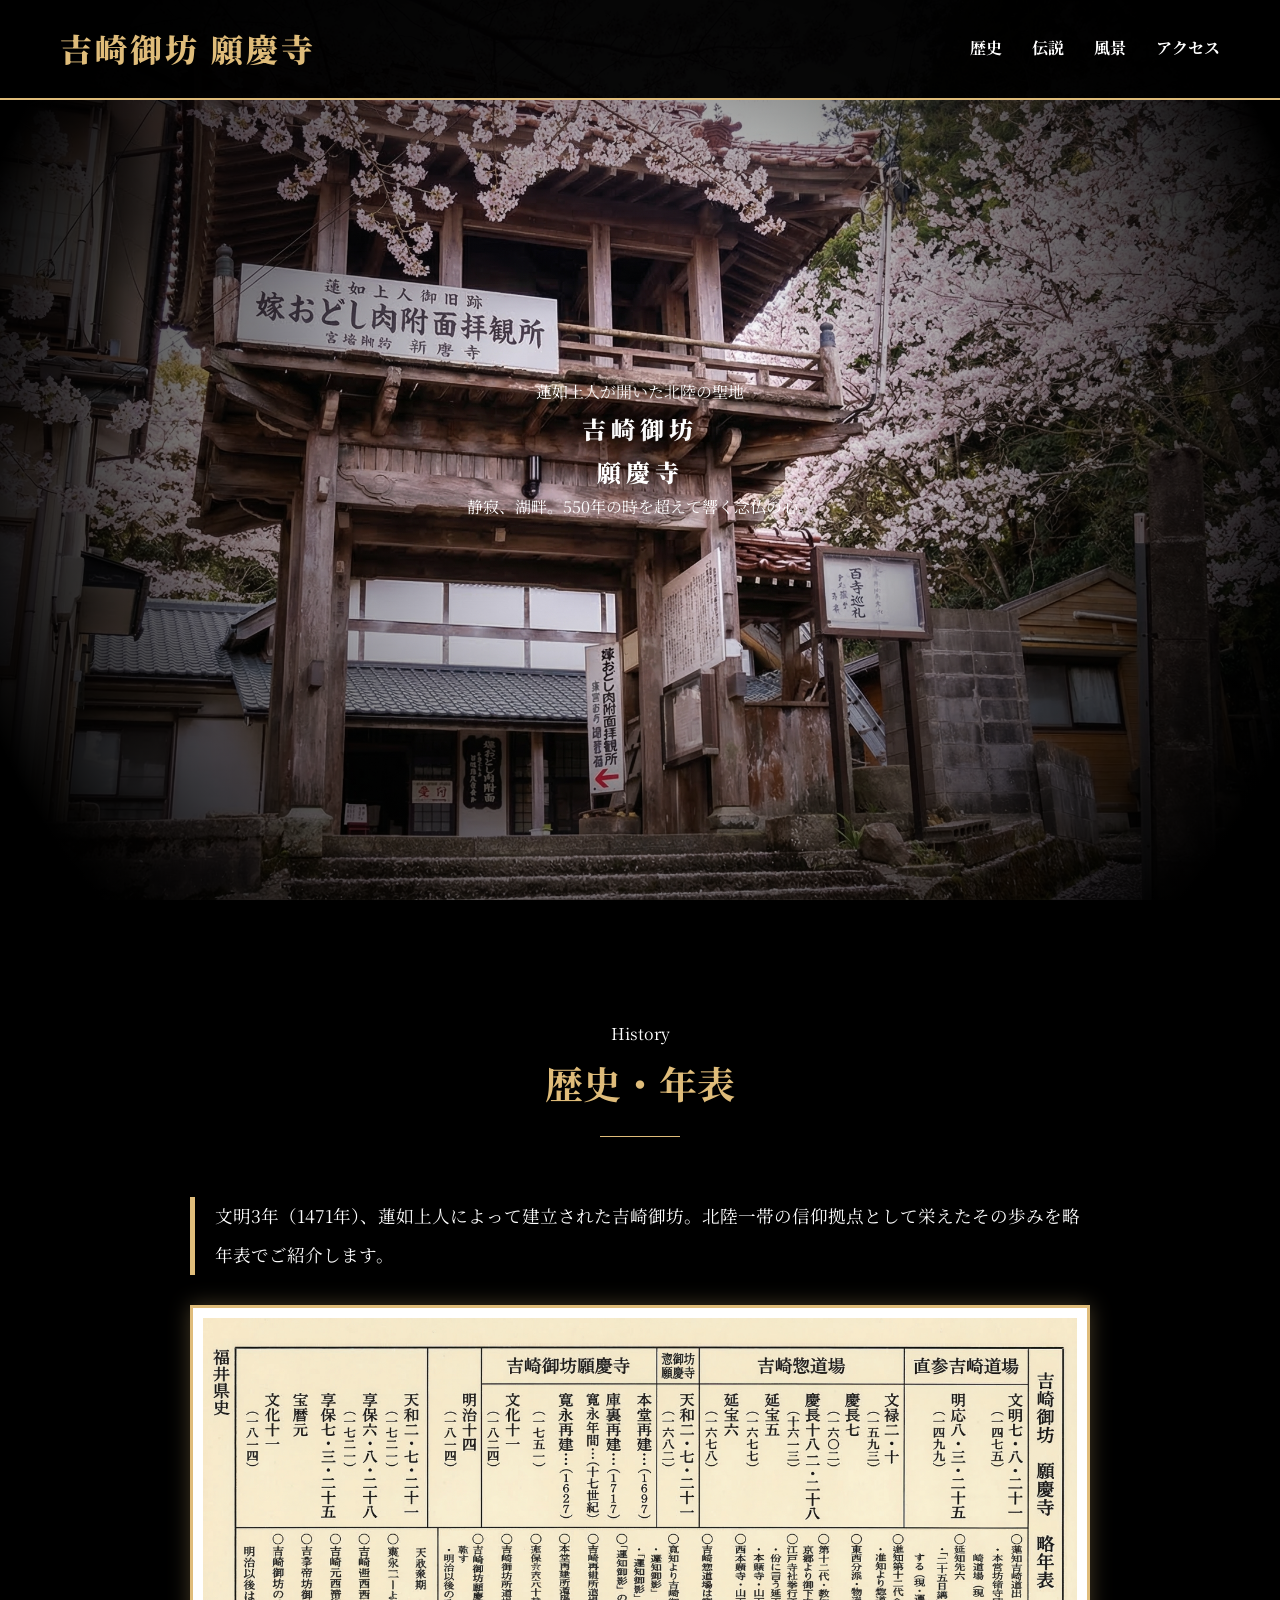
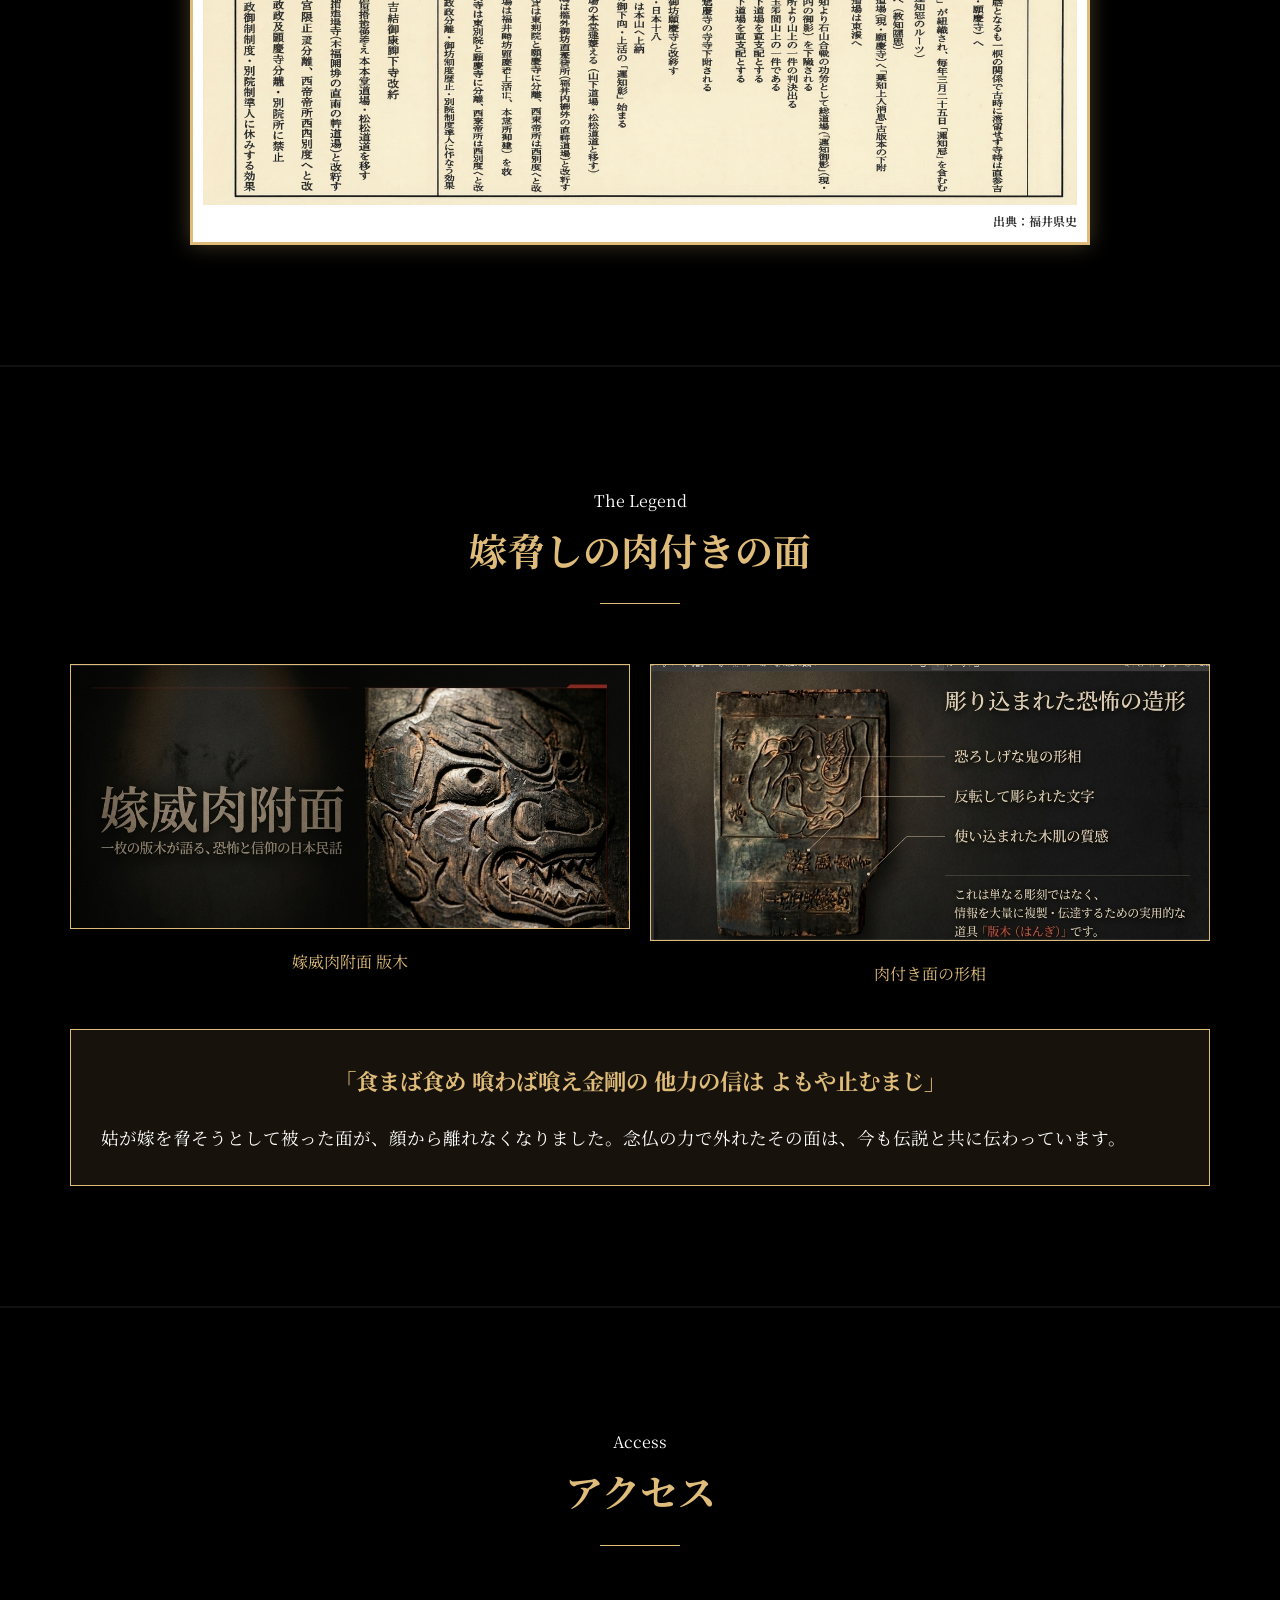
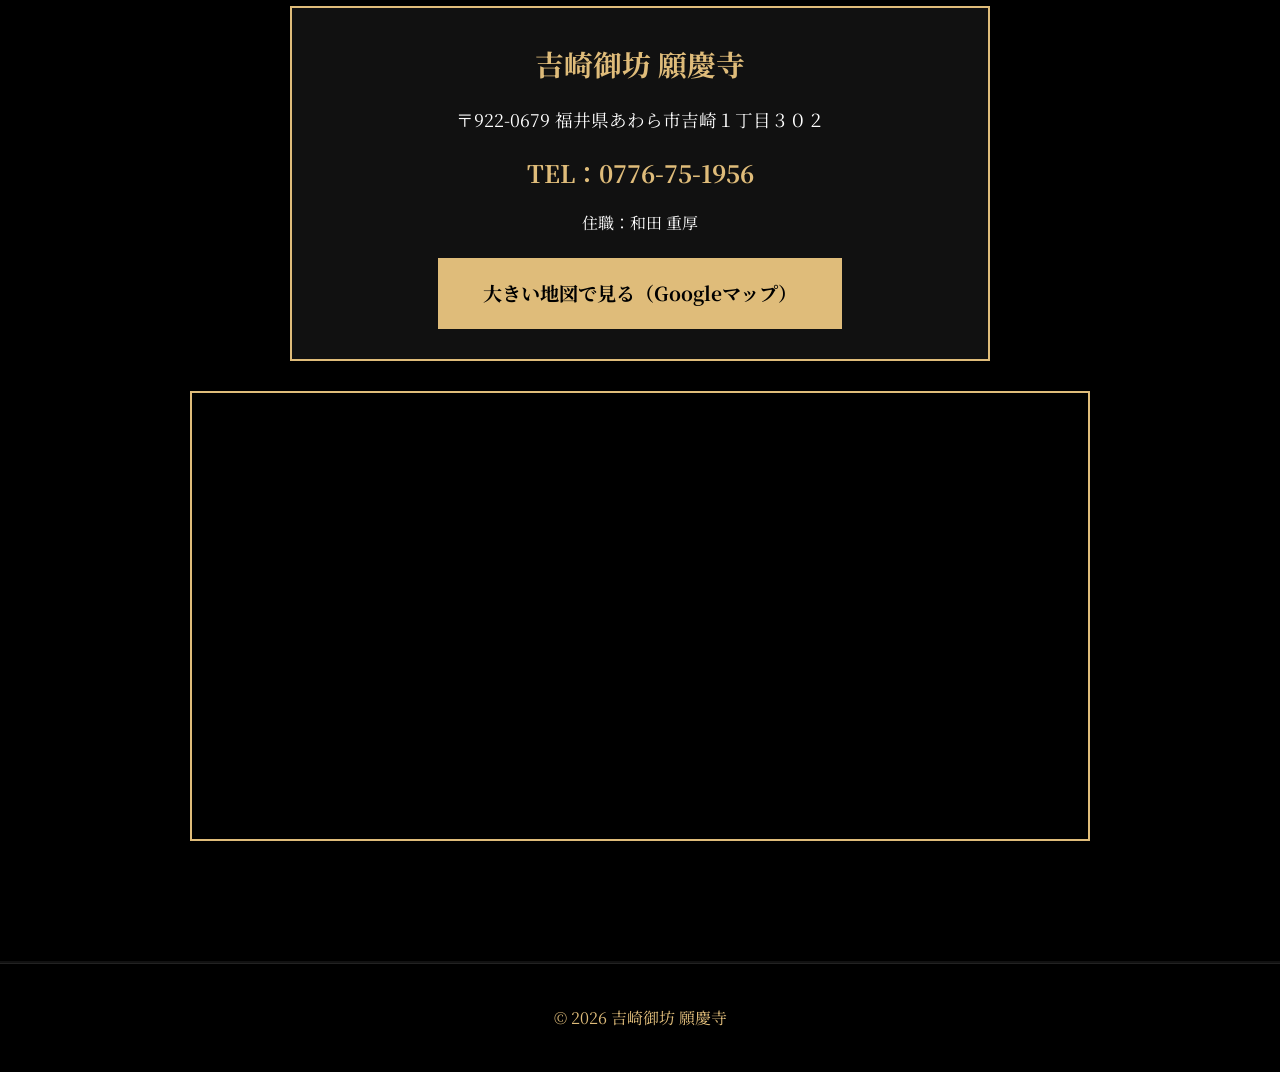
==== index.html @ 3a11aa21 "Update index.html" ====
<!DOCTYPE html>
<html lang="ja">
<head>
    <meta charset="UTF-8">
    <meta name="viewport" content="width=device-width, initial-scale=1.0">
    <title>吉崎御坊 願慶寺 - 蓮如上人ゆかりの地</title>
    <link rel="stylesheet" href="style.css?v=120">
    <link rel="preconnect" href="https://fonts.googleapis.com">
    <link rel="preconnect" href="https://fonts.gstatic.com" crossorigin>
    <link href="https://fonts.googleapis.com/css2?family=Noto+Serif+JP:wght@700;900&display=swap" rel="stylesheet">
</head>
<body>
    <header>
        <div class="header-inner">
            <h1 class="logo">吉崎御坊 願慶寺</h1>
            <nav>
                <ul>
                    <li><a href="#history">歴史</a></li>
                    <li><a href="#legend">伝説</a></li>
                    <li><a href="#scenery">風景</a></li>
                    <li><a href="#access">アクセス</a></li>
                </ul>
            </nav>
        </div>
    </header>

    <main>
        <!-- ヒーロー：15秒サイクル -->
        <section id="hero" class="hero">
            <div id="sakura-container"></div>
            <div class="hero-overlay"></div>
            <div class="hero-content">
                <span class="sub-title">蓮如上人が開いた北陸の聖地</span>
                <h2 id="hero-title">吉崎御坊<br class="sp-only">願慶寺</h2>
                <p id="hero-desc">静寂、湖畔。550年の時を超えて響く念仏の心。</p>
            </div>
        </section>

        <!-- 歴史セクション（年表画像） -->
        <section id="history" class="section">
            <div class="container" style="text-align: center;">
                <div class="section-title">
                    <span class="en">History</span>
                    <h3>歴史・年表</h3>
                </div>
                <div class="history-main" style="max-width: 900px; margin: 0 auto; text-align: left;">
                    <div class="text-block" style="border-left: 5px solid #dfbc7a; padding-left: 20px; color: #fff; margin-bottom: 30px;">
                        <p style="font-size: 1.1em; line-height: 2.2;">文明3年（1471年）、蓮如上人によって建立された吉崎御坊。北陸一帯の信仰拠点として栄えたその歩みを略年表でご紹介します。</p>
                    </div>
                    <div class="nenpyo-container" style="background:#fff; padding:10px; border:3px solid #dfbc7a; box-shadow:0 0 20px rgba(223,188,122,0.3);">
                        <img src="nenpyo.jpg" alt="吉崎御坊 願慶寺 略年表" style="width:100%; height:auto; display:block;">
                        <p style="text-align:right; font-size:12px; color:#333; margin-top:5px; font-weight:bold;">出典：福井県史</p>
                    </div>
                </div>
            </div>
        </section>

        <!-- 伝説セクション -->
        <section id="legend" class="section dark">
            <div class="container">
                <div class="section-title">
                    <span class="en">The Legend</span>
                    <h3>嫁脅しの肉付きの面</h3>
                </div>
                <div class="legend-container">
                    <div class="legend-visuals" style="display: grid; grid-template-columns: repeat(auto-fit, minmax(280px, 1fr)); gap: 20px; margin-bottom: 30px;">
                        <div class="visual-card"><img src="legend_visual_2.jpg" alt="版木" style="width:100%; border:1px solid #dfbc7a;"><div class="visual-label" style="color:#dfbc7a; text-align:center; padding:10px;">嫁威肉附面 版木</div></div>
                        <div class="visual-card"><img src="legend_visual_1.jpg" alt="詳細" style="width:100%; border:1px solid #dfbc7a;"><div class="visual-label" style="color:#dfbc7a; text-align:center; padding:10px;">肉付き面の形相</div></div>
                    </div>
                    <div class="legend-story-text" style="background: rgba(223,188,122,0.1); padding: 30px; border: 1px solid #dfbc7a; color: #fff;">
                        <h4 class="verse" style="color:#dfbc7a; font-size:1.4em; text-align:center; margin-bottom:20px;">「食まば食め 喰わば喰え金剛の 他力の信は よもや止むまじ」</h4>
                        <p style="line-height: 2; font-size: 1.1em;">姑が嫁を脅そうとして被った面が、顔から離れなくなりました。念仏の力で外れたその面は、今も伝説と共に伝わっています。</p>
                    </div>
                </div>
            </div>
        </section>

        <!-- アクセス：地図を正確でわかりやすいGoogleマップに固定 -->
        <section id="access" class="section">
            <div class="container" style="text-align: center;">
                <div class="section-title">
                    <span class="en">Access</span>
                    <h3>アクセス</h3>
                </div>
                
                <div class="access-flex" style="display: flex; flex-direction: column; gap: 30px; align-items: center;">
                    <!-- 情報ボックス -->
                    <div style="background:#111; padding:30px; border:2px solid #dfbc7a; color: #fff; width: 100%; max-width:700px; text-align: center;">
                        <h4 style="color:#dfbc7a; font-size:1.8em; margin-bottom:15px;">吉崎御坊 願慶寺</h4>
                        <p style="font-size: 1.1em;">〒922-0679 福井県あわら市吉崎１丁目３０２</p>
                        <p style="font-size: 1.5em; font-weight:bold; color: #dfbc7a; margin: 15px 0;">TEL：0776-75-1956</p>
                        <p style="margin-bottom: 20px;">住職：和田 重厚</p>
                        <a href="https://maps.app.goo.gl/Yc6tqY6eK1T54P64A" target="_blank" class="gold-btn">大きい地図で見る（Googleマップ）</a>
                    </div>
                    
                    <!-- 埋め込み地図：願慶寺をピンポイントで表示 -->
                    <div style="width: 100%; max-width: 900px; height: 450px; border: 2px solid #dfbc7a;">
                        <iframe src="https://www.google.com/maps/embed?pb=!1m18!1m12!1m3!1d1611.074076252222!2d136.2152468152718!3d36.21832048007421!2m3!1f0!2f0!3f0!3m2!1i1024!2i768!4f13.1!3m3!1m2!1s0x5ff8926955555555%3A0x7d9f7d2948719541!2z6aSY5oW25a-677yI5ZCJ5bSO5b6h5Z2K77yI!5e0!3m2!1sja!2sjp!4v1710450000000!5m2!1sja!2sjp" width="100%" height="100%" style="border:0;" allowfullscreen="" loading="lazy"></iframe>
                    </div>
                </div>
            </div>
        </section>

        <script>
            // 四季サイクル15秒
            (function(){
                const hero = document.getElementById('hero');
                const heroDesc = document.getElementById('hero-desc');
                const container = document.getElementById('sakura-container');
                function make(type) {
                    container.innerHTML = '';
                    for (let i = 0; i < 40; i++) {
                        const el = document.createElement('div');
                        el.className = type;
                        el.style.left = Math.random() * 100 + 'vw';
                        el.style.animationDelay = Math.random() * 10 + 's';
                        el.style.animationDuration = (Math.random() * 5 + 10) + 's';
                        el.style.setProperty('--shake-x', (Math.random() * 200 - 100) + 'px');
                        container.appendChild(el);
                    }
                }
                function run() {
                    make('sakura'); hero.classList.remove('winter');
                    heroDesc.textContent = '静寂、湖畔。550年の時を超えて響く念仏の心。';
                    setTimeout(() => {
                        make('snow'); hero.classList.add('winter');
                        heroDesc.textContent = '白銀の静寂。雪中に息づく不滅の信仰。';
                        setTimeout(run, 15000);
                    }, 15000);
                }
                run();
            })();
        </script>
    </main>

    <footer style="padding: 40px; text-align: center; color: #dfbc7a; border-top: 1px solid #222;">
        <p>&copy; 2026 吉崎御坊 願慶寺</p>
    </footer>
</body>
</html>
---- style.css ----
:root {
    --accent: #dfbc7a;
    --serif: 'Noto Serif JP', serif;
}

* { margin: 0; padding: 0; box-sizing: border-box; }
body { background: #000; color: #fff; font-family: var(--serif); line-height: 1.8; overflow-x: hidden; }

/* ヒーロー：画像切り替え */
.hero {
    height: 100vh;
    background-image: url('sakura.jpg');
    background-size: cover;
    background-position: center !important;
    position: relative;
    display: flex;
    align-items: center;
    justify-content: center;
    transition: background-image 4s ease-in-out; 
}
.hero.winter { background-image: url('winter_yoshizaki.jpg'); }
.hero-overlay { position: absolute; inset: 0; background: radial-gradient(circle, transparent 20%, #000 90%); z-index: 1; }
.hero-content { position: relative; z-index: 10; text-align: center; }

/* 巨大なロゴ・タイトル */
.logo { font-weight: 900; color: var(--accent); letter-spacing: 3px; }
#hero-title { font-weight: 900; letter-spacing: 5px; color: #fff; text-shadow: 0 0 40px rgba(0,0,0,0.8); }

.container { max-width: 1200px; margin: 0 auto; padding: 0 30px; }
.section { padding: 120px 0; background: #000; border-bottom: 2px solid #111; }
.section-title { text-align: center; margin-bottom: 60px; }
.section-title h3 { font-size: 38px; color: var(--accent); position: relative; padding-bottom: 20px; }
.section-title h3::after { content: ''; position: absolute; bottom: 0; left: 50%; transform: translateX(-50%); width: 80px; height: 1px; background: var(--accent); }

header { background: rgba(0,0,0,0.95); position: fixed; top: 0; width: 100%; z-index: 1000; border-bottom: 2px solid var(--accent); }
.header-inner { display: flex; justify-content: space-between; align-items: center; padding: 20px 60px; }
nav ul { display: flex; list-style: none; gap: 30px; }
nav ul li a { color: #fff; text-decoration: none; font-weight: bold; font-size: 16px; }

/* 桜と雪の粒子 */
#sakura-container { position: fixed; inset: 0; pointer-events: none; z-index: 9999; }
.sakura {
    position: absolute; width: 18px; height: 18px; background: #FFB7C5;
    border-radius: 100% 0 100% 0; top: -20px; animation: fall linear infinite;
}
.snow {
    position: absolute; width: 6px; height: 6px; background: #fff;
    border-radius: 50%; top: -20px; box-shadow: 0 0 10px #fff; animation: fall linear infinite;
}

@keyframes fall {
    0% { transform: translateY(-10vh) rotate(0deg); opacity: 0; }
    10% { opacity: 0.9; }
    100% { transform: translateY(110vh) translateX(var(--shake-x)) rotate(360deg); opacity: 0; }
}

/* ボタン */
.gold-btn { display: inline-block; padding: 18px 45px; background: var(--accent); color: #000; text-decoration: none; font-weight: bold; font-size: 1.2em; transition: 0.3s; }
.gold-btn:hover { background: #fff; transform: scale(1.05); }

/* レスポンシブ */
@media (max-width: 768px) {
    .header-inner { flex-direction: column; gap: 15px; }
    .access-grid { grid-template-columns: 1fr !important; }
}
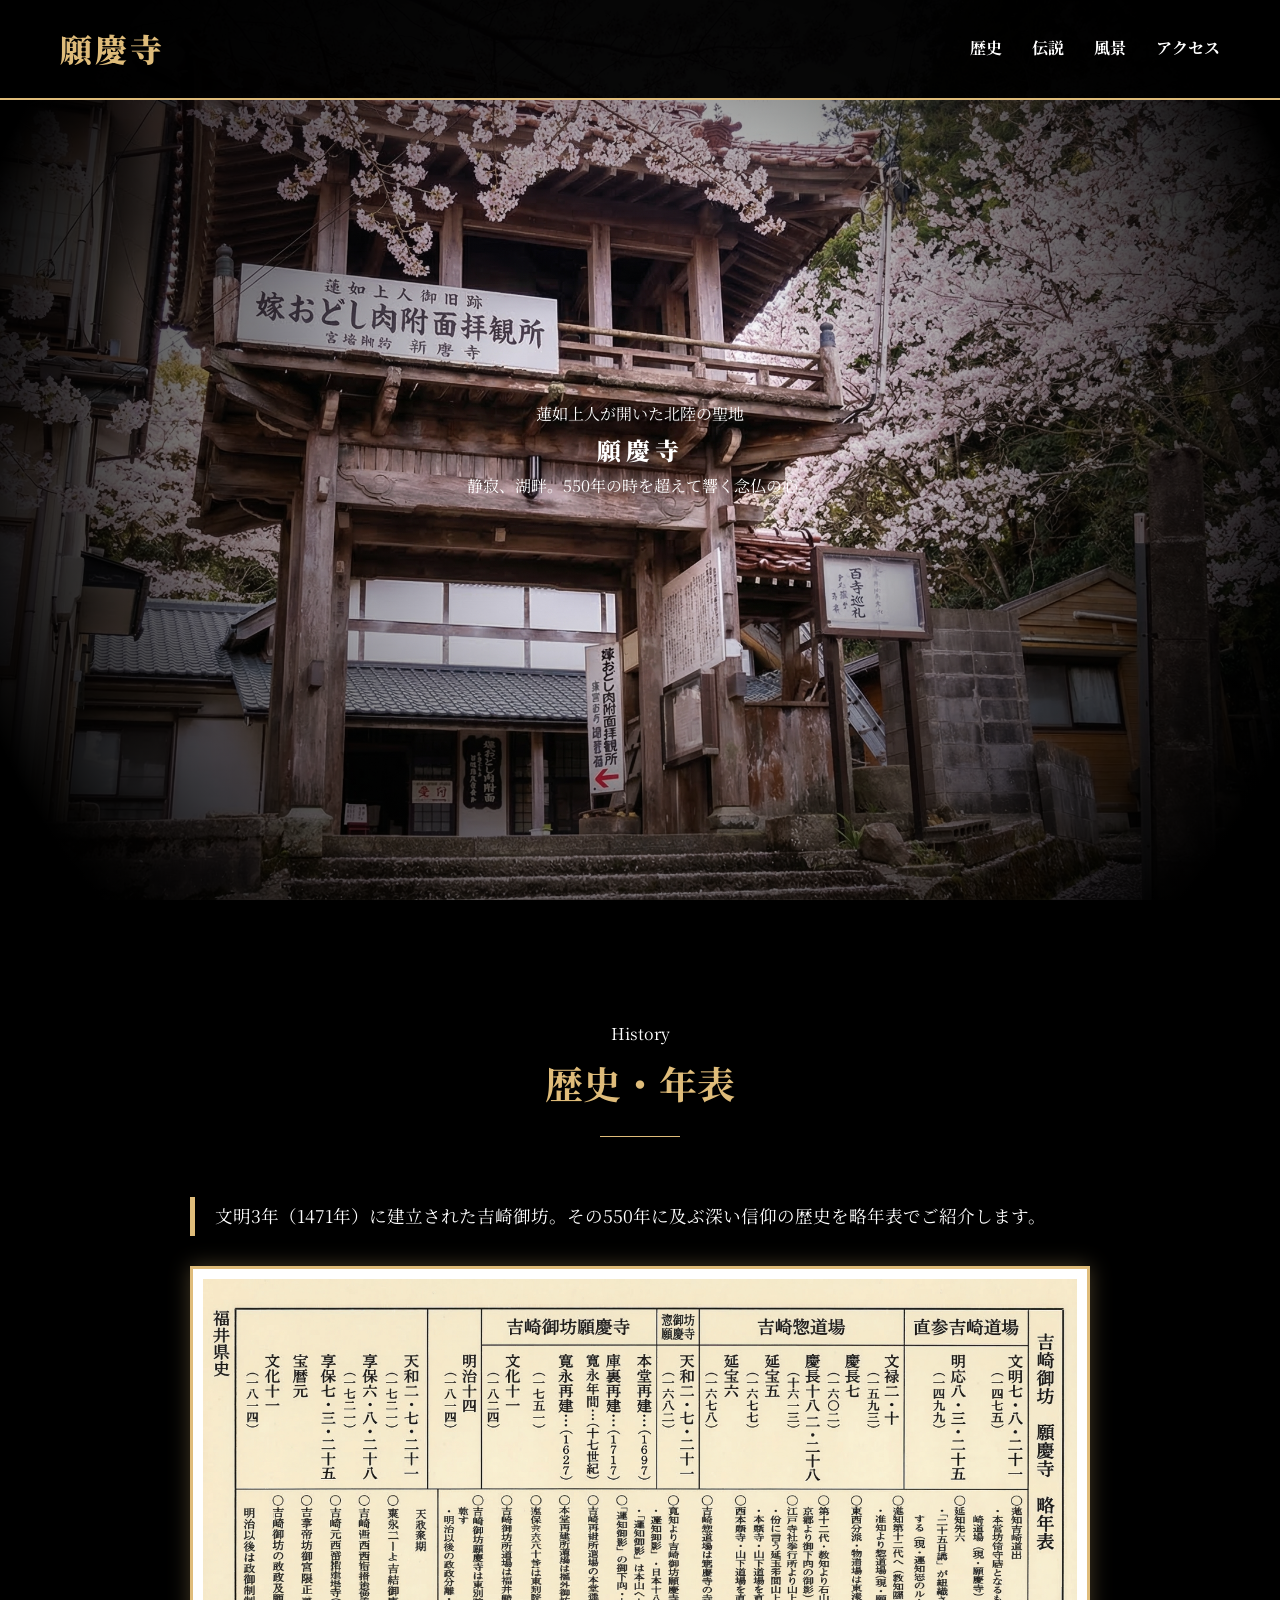
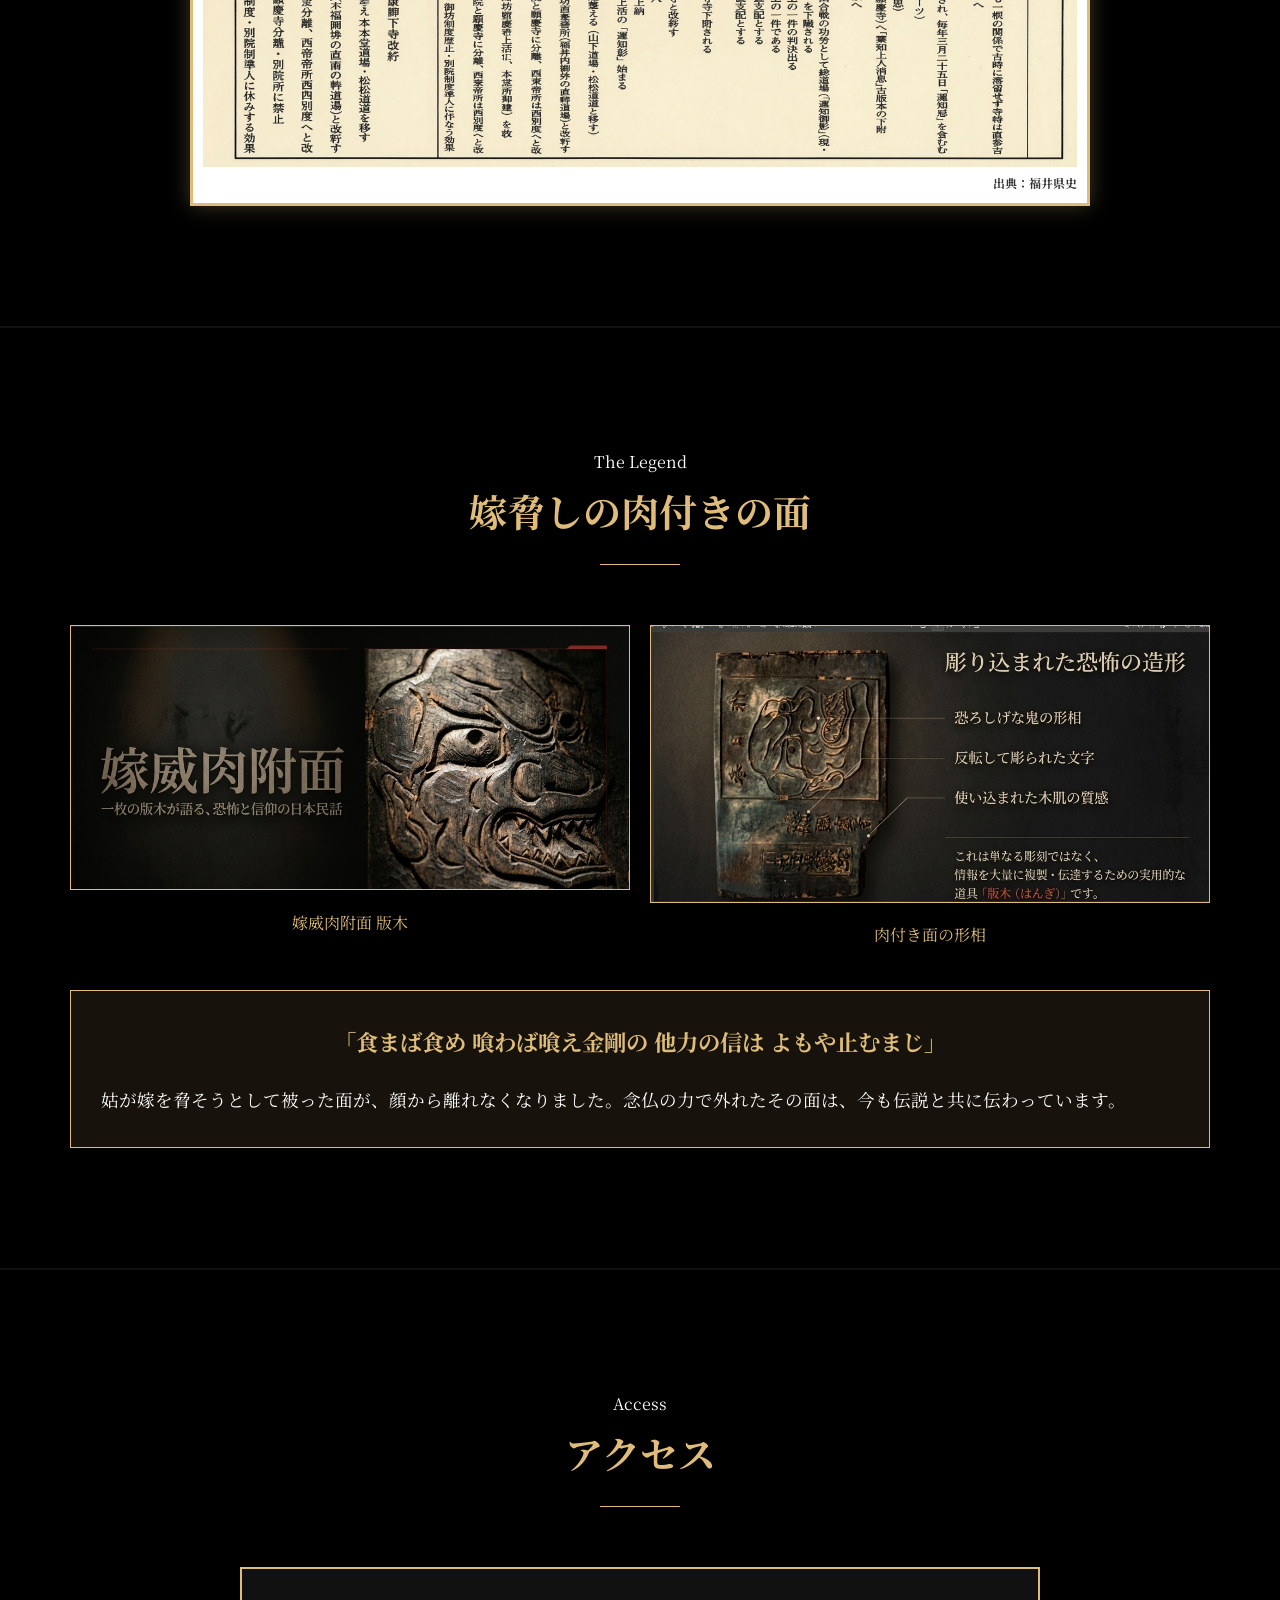
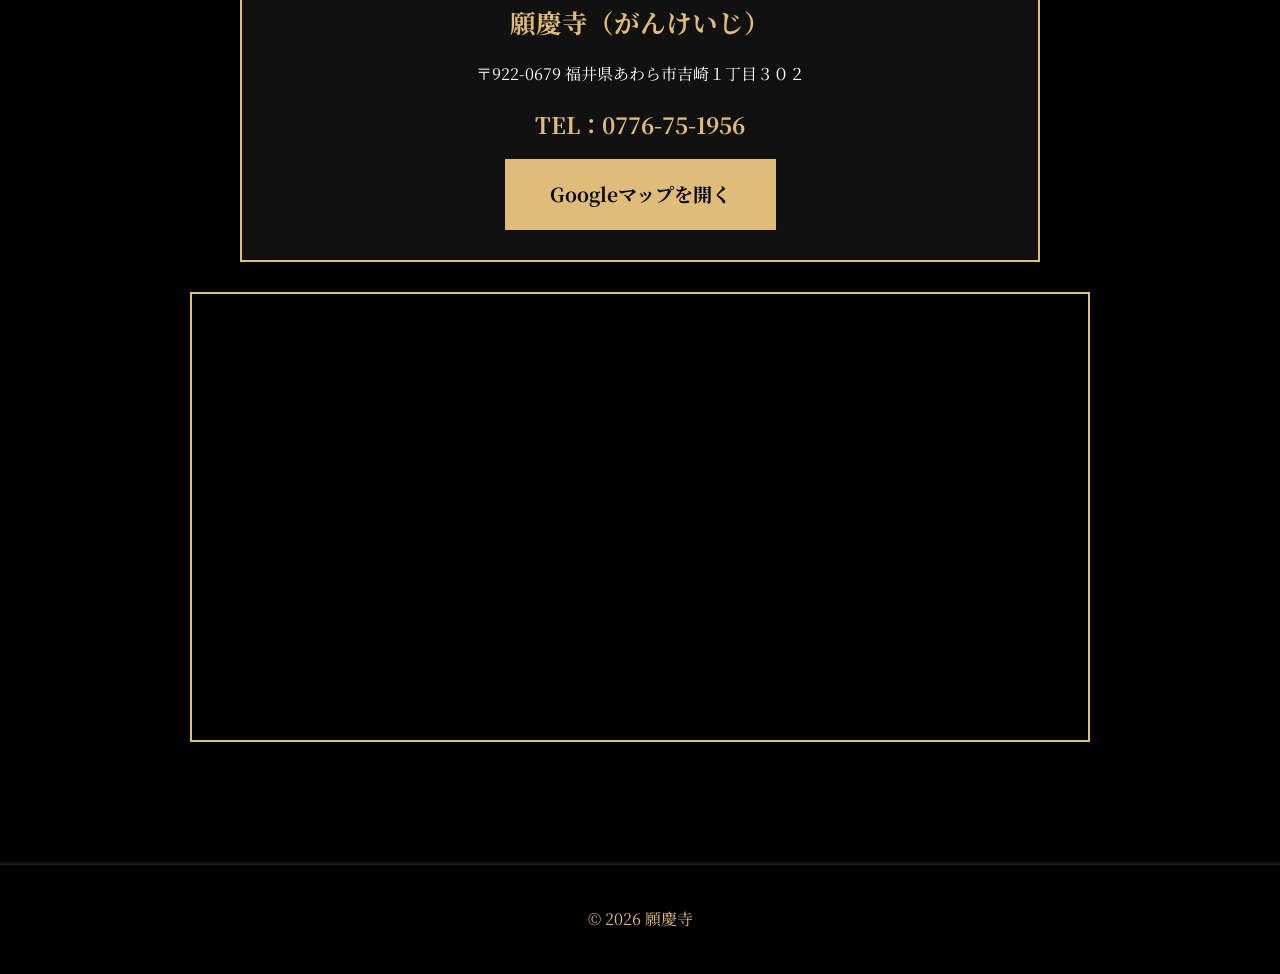
==== commit e903dc1d: "Update index.html" ====
--- a/index.html
+++ b/index.html
@@ -3,8 +3,9 @@
 <head>
     <meta charset="UTF-8">
     <meta name="viewport" content="width=device-width, initial-scale=1.0">
-    <title>吉崎御坊 願慶寺 - 蓮如上人ゆかりの地</title>
-    <link rel="stylesheet" href="style.css?v=120">
+    <title>願慶寺 - 蓮如上人ゆかりの地 | あわら市</title>
+    <!-- キャッシュ対策 -->
+    <link rel="stylesheet" href="style.css?v=210">
     <link rel="preconnect" href="https://fonts.googleapis.com">
     <link rel="preconnect" href="https://fonts.gstatic.com" crossorigin>
     <link href="https://fonts.googleapis.com/css2?family=Noto+Serif+JP:wght@700;900&display=swap" rel="stylesheet">
@@ -12,7 +13,7 @@
 <body>
     <header>
         <div class="header-inner">
-            <h1 class="logo">吉崎御坊 願慶寺</h1>
+            <h1 class="logo">願慶寺</h1>
             <nav>
                 <ul>
                     <li><a href="#history">歴史</a></li>
@@ -31,22 +32,24 @@
             <div class="hero-overlay"></div>
             <div class="hero-content">
                 <span class="sub-title">蓮如上人が開いた北陸の聖地</span>
-                <h2 id="hero-title">吉崎御坊<br class="sp-only">願慶寺</h2>
+                <!-- 「吉崎御坊」を削除し、大迫力の「願慶寺」のみに -->
+                <h2 id="hero-title">願慶寺</h2>
                 <p id="hero-desc">静寂、湖畔。550年の時を超えて響く念仏の心。</p>
             </div>
         </section>
 
-        <!-- 歴史セクション（年表画像） -->
+        <!-- 歴史セクション（年表画像あり） -->
         <section id="history" class="section">
-            <div class="container" style="text-align: center;">
+            <div class="container">
                 <div class="section-title">
                     <span class="en">History</span>
                     <h3>歴史・年表</h3>
                 </div>
                 <div class="history-main" style="max-width: 900px; margin: 0 auto; text-align: left;">
                     <div class="text-block" style="border-left: 5px solid #dfbc7a; padding-left: 20px; color: #fff; margin-bottom: 30px;">
-                        <p style="font-size: 1.1em; line-height: 2.2;">文明3年（1471年）、蓮如上人によって建立された吉崎御坊。北陸一帯の信仰拠点として栄えたその歩みを略年表でご紹介します。</p>
+                        <p style="font-size: 1.1em; line-height: 2.2;">文明3年（1471年）に建立された吉崎御坊。その550年に及ぶ深い信仰の歴史を略年表でご紹介します。</p>
                     </div>
+                    <!-- 年表をしっかり表示 -->
                     <div class="nenpyo-container" style="background:#fff; padding:10px; border:3px solid #dfbc7a; box-shadow:0 0 20px rgba(223,188,122,0.3);">
                         <img src="nenpyo.jpg" alt="吉崎御坊 願慶寺 略年表" style="width:100%; height:auto; display:block;">
                         <p style="text-align:right; font-size:12px; color:#333; margin-top:5px; font-weight:bold;">出典：福井県史</p>
@@ -75,34 +78,27 @@
             </div>
         </section>
 
-        <!-- アクセス：地図を正確でわかりやすいGoogleマップに固定 -->
+        <!-- アクセス：中央寄せGoogleマップ -->
         <section id="access" class="section">
             <div class="container" style="text-align: center;">
                 <div class="section-title">
                     <span class="en">Access</span>
                     <h3>アクセス</h3>
                 </div>
-                
-                <div class="access-flex" style="display: flex; flex-direction: column; gap: 30px; align-items: center;">
-                    <!-- 情報ボックス -->
-                    <div style="background:#111; padding:30px; border:2px solid #dfbc7a; color: #fff; width: 100%; max-width:700px; text-align: center;">
-                        <h4 style="color:#dfbc7a; font-size:1.8em; margin-bottom:15px;">吉崎御坊 願慶寺</h4>
-                        <p style="font-size: 1.1em;">〒922-0679 福井県あわら市吉崎１丁目３０２</p>
-                        <p style="font-size: 1.5em; font-weight:bold; color: #dfbc7a; margin: 15px 0;">TEL：0776-75-1956</p>
-                        <p style="margin-bottom: 20px;">住職：和田 重厚</p>
-                        <a href="https://maps.app.goo.gl/Yc6tqY6eK1T54P64A" target="_blank" class="gold-btn">大きい地図で見る（Googleマップ）</a>
-                    </div>
-                    
-                    <!-- 埋め込み地図：願慶寺をピンポイントで表示 -->
-                    <div style="width: 100%; max-width: 900px; height: 450px; border: 2px solid #dfbc7a;">
-                        <iframe src="https://www.google.com/maps/embed?pb=!1m18!1m12!1m3!1d1611.074076252222!2d136.2152468152718!3d36.21832048007421!2m3!1f0!2f0!3f0!3m2!1i1024!2i768!4f13.1!3m3!1m2!1s0x5ff8926955555555%3A0x7d9f7d2948719541!2z6aSY5oW25a-677yI5ZCJ5bSO5b6h5Z2K77yI!5e0!3m2!1sja!2sjp!4v1710450000000!5m2!1sja!2sjp" width="100%" height="100%" style="border:0;" allowfullscreen="" loading="lazy"></iframe>
-                    </div>
+                <div style="background:#111; padding:30px; border:2px solid #dfbc7a; color: #fff; max-width:800px; margin:0 auto; margin-bottom: 30px;">
+                    <h4 style="color:#dfbc7a; font-size:1.6em; margin-bottom:15px;">願慶寺（がんけいじ）</h4>
+                    <p>〒922-0679 福井県あわら市吉崎１丁目３０２</p>
+                    <p style="font-size: 1.4em; font-weight:bold; color: #dfbc7a; margin: 15px 0;">TEL：0776-75-1956</p>
+                    <a href="https://maps.app.goo.gl/Yc6tqY6eK1T54P64A" target="_blank" class="gold-btn" style="text-decoration:none;">Googleマップを開く</a>
+                </div>
+                <div style="width: 100%; max-width: 900px; height: 450px; border: 2px solid #dfbc7a; margin: 0 auto;">
+                    <iframe src="https://www.google.com/maps/embed?pb=!1m18!1m12!1m3!1d1611.074076252222!2d136.2152468152718!3d36.21832048007421!2m3!1f0!2f0!3f0!3m2!1i1024!2i768!4f13.1!3m3!1m2!1s0x5ff8926955555555%3A0x7d9f7d2948719541!2z6aSY5oW25a-677yI5ZCJ5bSO5b6h5Z2K77yI!5e0!3m2!1sja!2sjp!4v1710450000000!5m2!1sja!2sjp" width="100%" height="100%" style="border:0;" allowfullscreen="" loading="lazy"></iframe>
                 </div>
             </div>
         </section>
 
         <script>
-            // 四季サイクル15秒
+            // 粒子サイクル 15秒
             (function(){
                 const hero = document.getElementById('hero');
                 const heroDesc = document.getElementById('hero-desc');
@@ -134,7 +130,7 @@
     </main>
 
     <footer style="padding: 40px; text-align: center; color: #dfbc7a; border-top: 1px solid #222;">
-        <p>&copy; 2026 吉崎御坊 願慶寺</p>
+        <p>&copy; 2026 願慶寺</p>
     </footer>
 </body>
 </html>
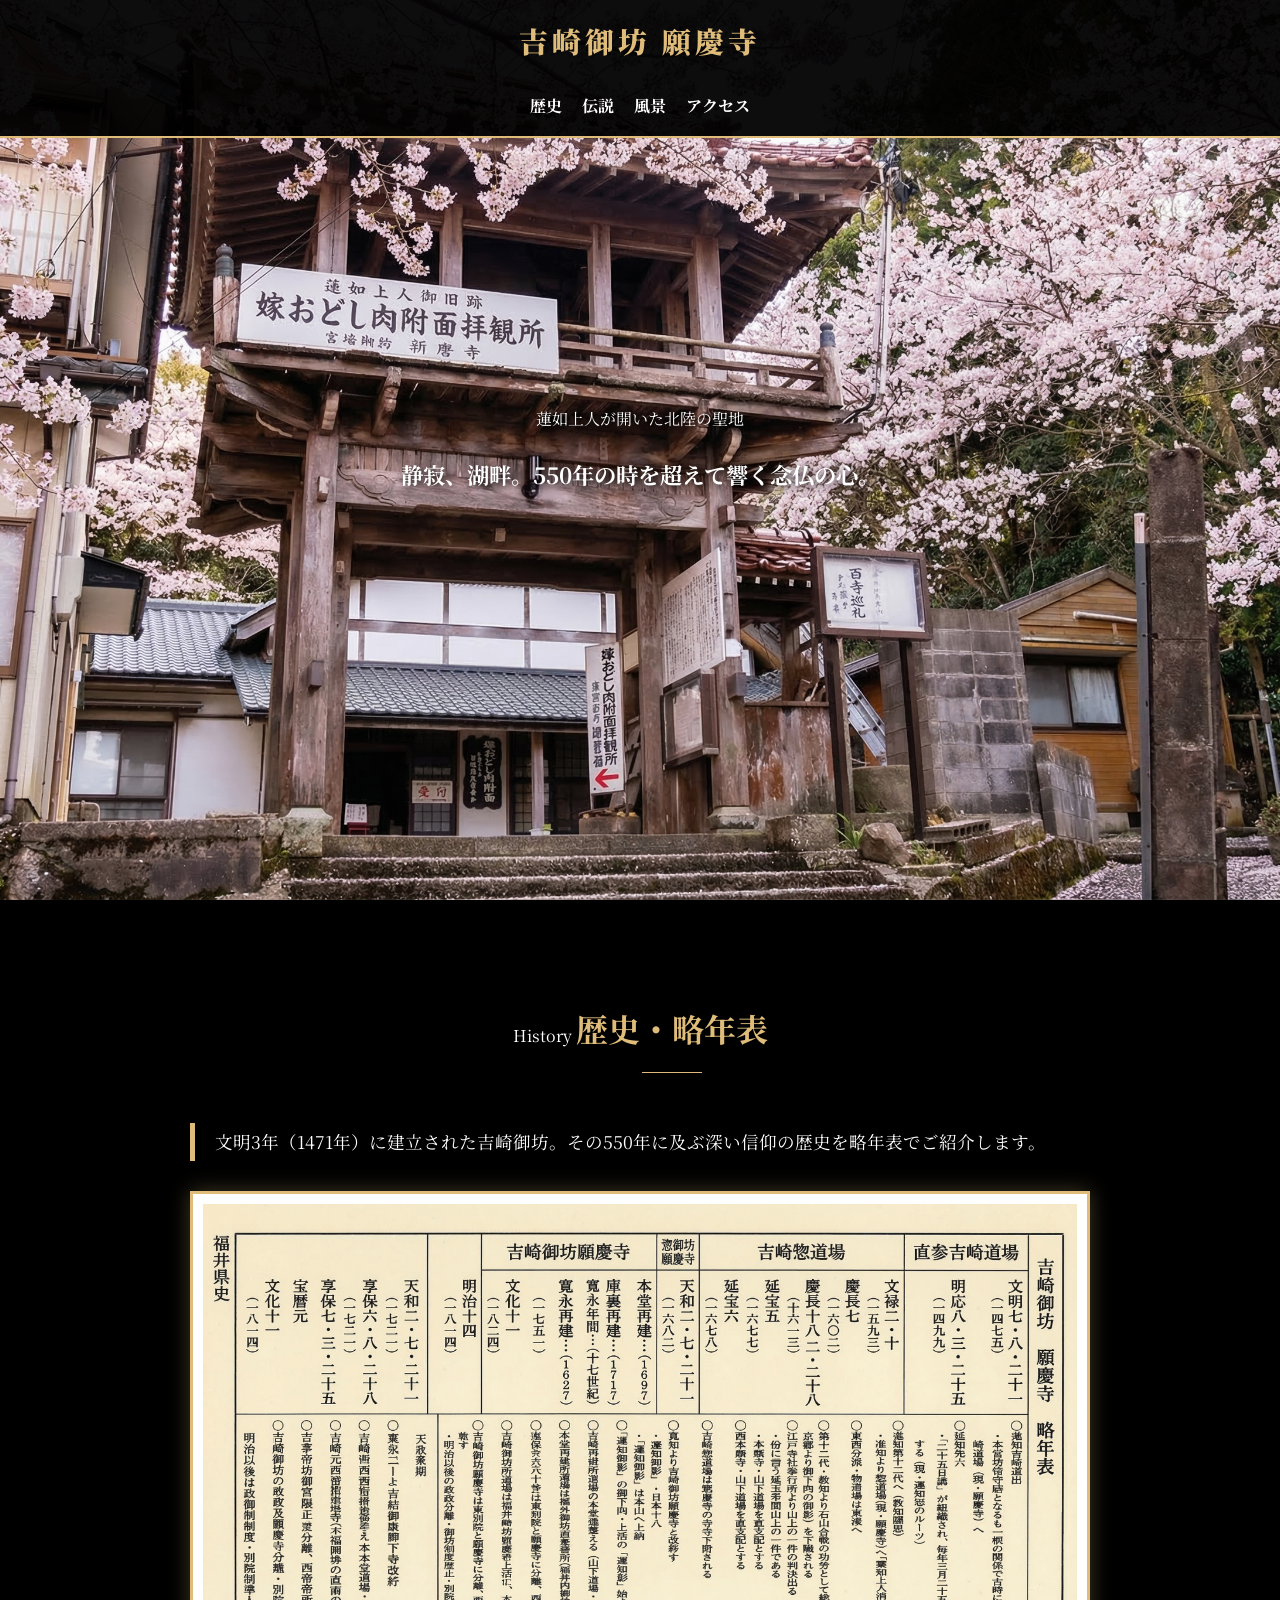
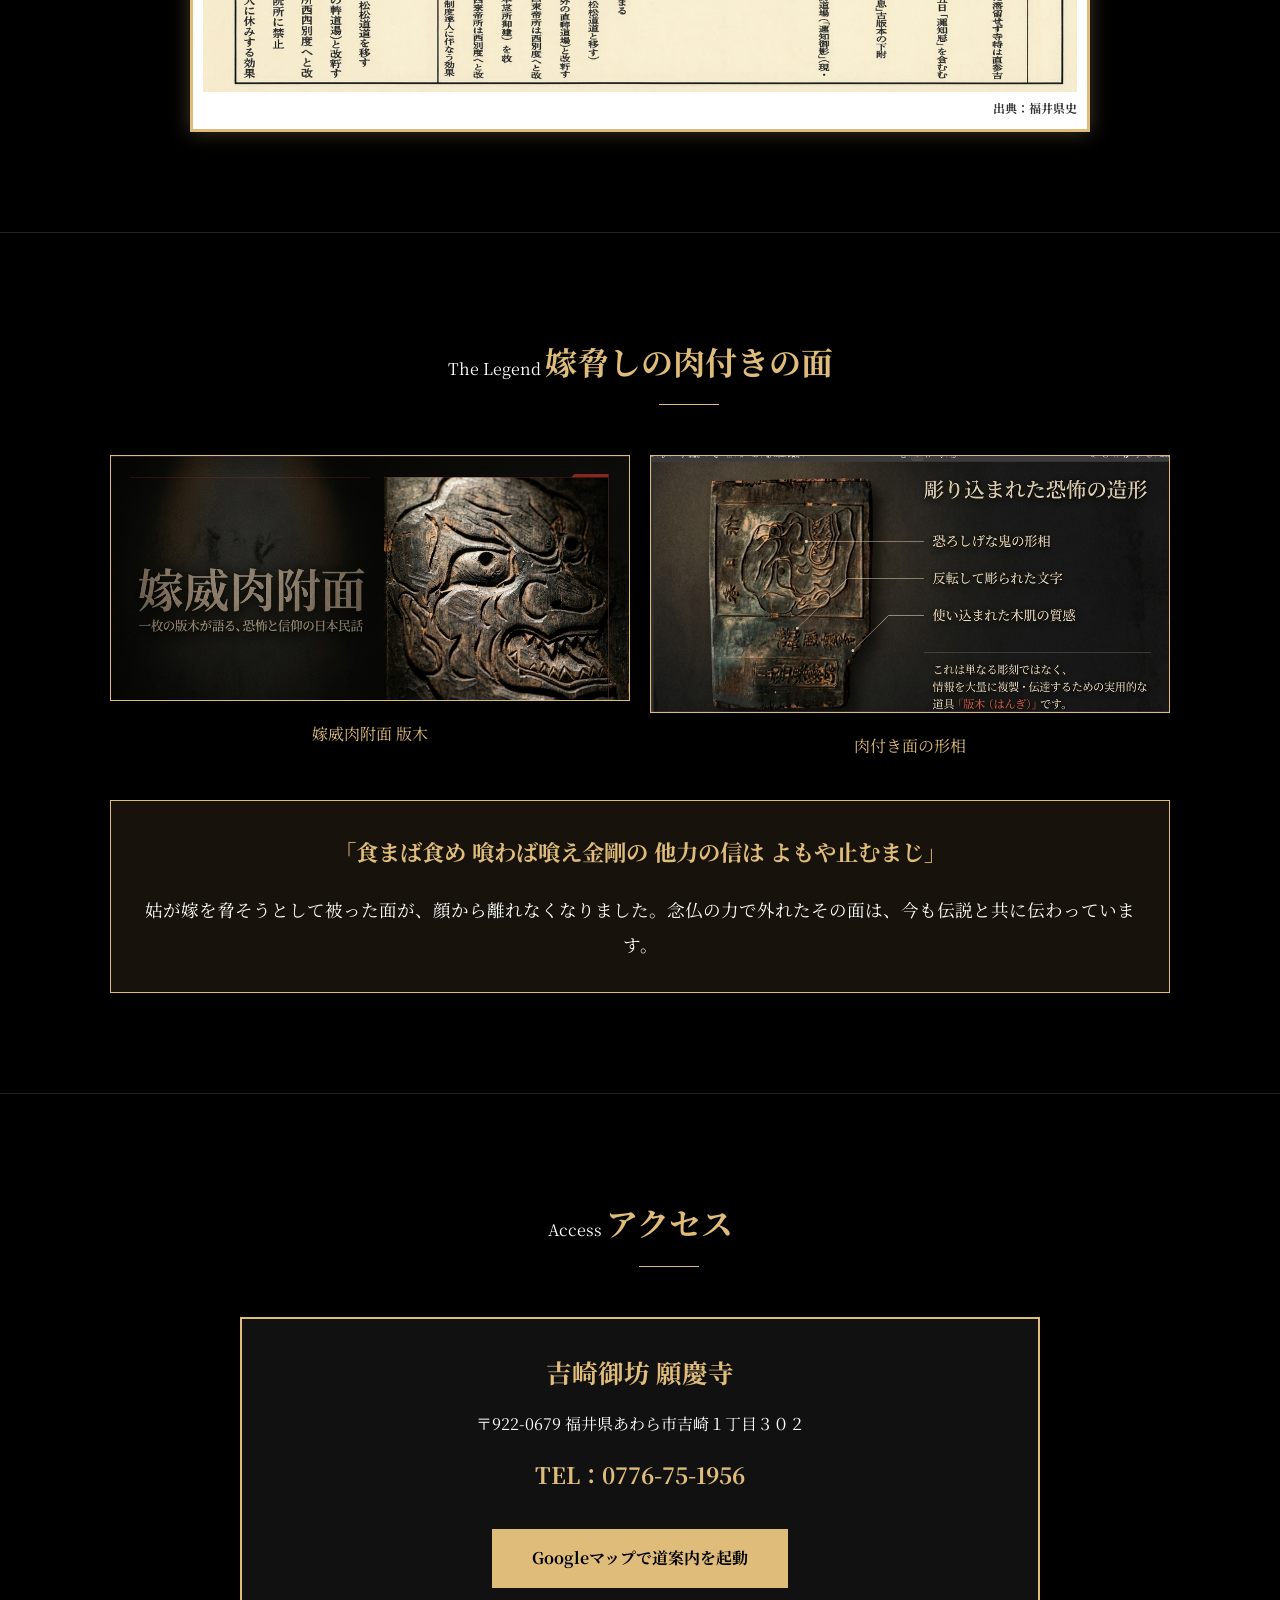
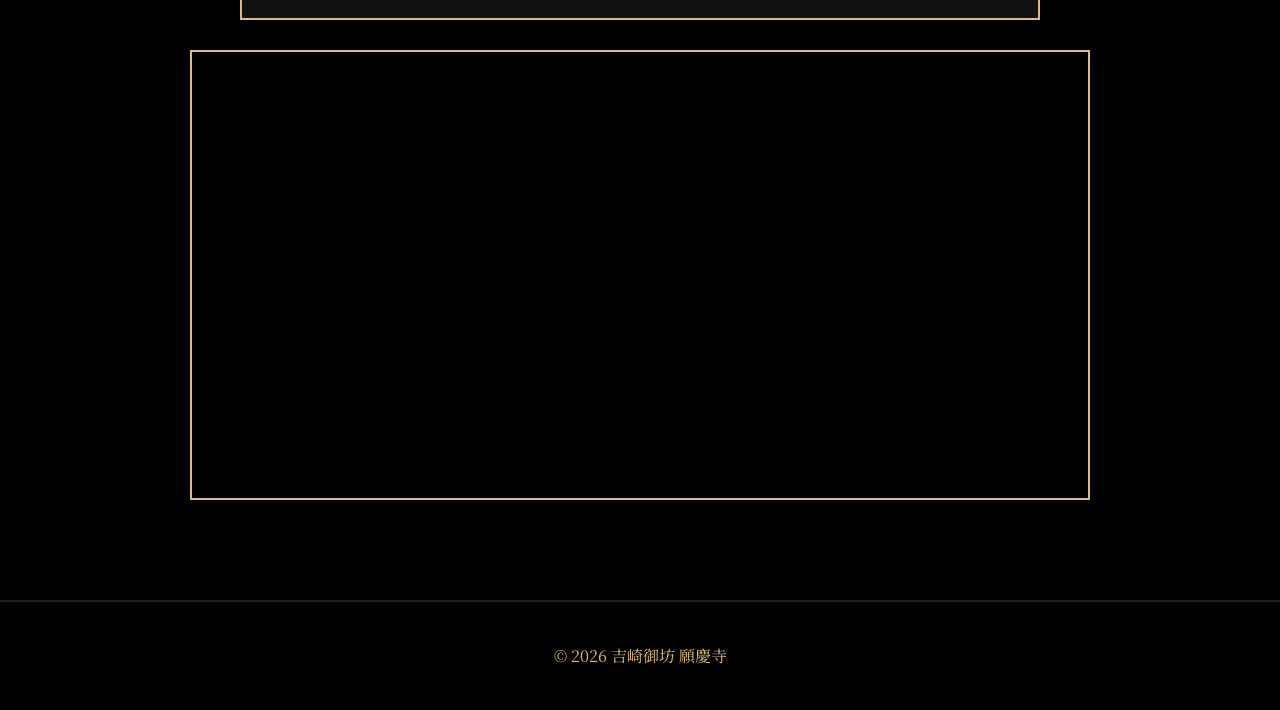
==== commit f7708902: "Update index.html" ====
--- a/index.html
+++ b/index.html
@@ -3,18 +3,19 @@
 <head>
     <meta charset="UTF-8">
     <meta name="viewport" content="width=device-width, initial-scale=1.0">
-    <title>願慶寺 - 蓮如上人ゆかりの地 | あわら市</title>
+    <title>吉崎御坊 願慶寺 - 蓮如上人ゆかりの地 | あわら市</title>
     <!-- キャッシュ対策 -->
-    <link rel="stylesheet" href="style.css?v=210">
+    <link rel="stylesheet" href="style.css?v=300">
     <link rel="preconnect" href="https://fonts.googleapis.com">
     <link rel="preconnect" href="https://fonts.gstatic.com" crossorigin>
-    <link href="https://fonts.googleapis.com/css2?family=Noto+Serif+JP:wght@700;900&display=swap" rel="stylesheet">
+    <link href="https://fonts.googleapis.com/css2?family=Noto+Serif+JP:wght@700;900&family=Shippori+Mincho:wght@700;800&display=swap" rel="stylesheet">
 </head>
 <body>
     <header>
         <div class="header-inner">
-            <h1 class="logo">願慶寺</h1>
-            <nav>
+            <!-- 一番上の文字を大きく、かっこよくデザイン -->
+            <h1 class="logo">吉崎御坊 願慶寺</h1>
+            <nav style="margin-top: 15px;">
                 <ul>
                     <li><a href="#history">歴史</a></li>
                     <li><a href="#legend">伝説</a></li>
@@ -26,30 +27,28 @@
     </header>
 
     <main>
-        <!-- ヒーロー：15秒サイクル -->
+        <!-- ヒーロー：15秒サイクル（回りを暗くするオーバーレイを削除） -->
         <section id="hero" class="hero">
             <div id="sakura-container"></div>
-            <div class="hero-overlay"></div>
+            <!-- hero-overlay（暗い膜）を削除 -->
             <div class="hero-content">
-                <span class="sub-title">蓮如上人が開いた北陸の聖地</span>
-                <!-- 「吉崎御坊」を削除し、大迫力の「願慶寺」のみに -->
-                <h2 id="hero-title">願慶寺</h2>
-                <p id="hero-desc">静寂、湖畔。550年の時を超えて響く念仏の心。</p>
+                <span class="sub-title" style="color: #fff; text-shadow: 2px 2px 4px rgba(0,0,0,0.8);">蓮如上人が開いた北陸の聖地</span>
+                <!-- 中央の大きい「願慶寺」の文字を削除 -->
+                <p id="hero-desc" style="color: #fff; text-shadow: 2px 2px 10px rgba(0,0,0,1); font-size: 1.4em; margin-top: 20px; font-weight: bold;">静寂、湖畔。550年の時を超えて響く念仏の心。</p>
             </div>
         </section>
 
-        <!-- 歴史セクション（年表画像あり） -->
+        <!-- 歴史セクション（略年表画像あり） -->
         <section id="history" class="section">
             <div class="container">
                 <div class="section-title">
                     <span class="en">History</span>
-                    <h3>歴史・年表</h3>
+                    <h3>歴史・略年表</h3>
                 </div>
                 <div class="history-main" style="max-width: 900px; margin: 0 auto; text-align: left;">
                     <div class="text-block" style="border-left: 5px solid #dfbc7a; padding-left: 20px; color: #fff; margin-bottom: 30px;">
                         <p style="font-size: 1.1em; line-height: 2.2;">文明3年（1471年）に建立された吉崎御坊。その550年に及ぶ深い信仰の歴史を略年表でご紹介します。</p>
                     </div>
-                    <!-- 年表をしっかり表示 -->
                     <div class="nenpyo-container" style="background:#fff; padding:10px; border:3px solid #dfbc7a; box-shadow:0 0 20px rgba(223,188,122,0.3);">
                         <img src="nenpyo.jpg" alt="吉崎御坊 願慶寺 略年表" style="width:100%; height:auto; display:block;">
                         <p style="text-align:right; font-size:12px; color:#333; margin-top:5px; font-weight:bold;">出典：福井県史</p>
@@ -78,7 +77,7 @@
             </div>
         </section>
 
-        <!-- アクセス：中央寄せGoogleマップ -->
+        <!-- アクセス：吉崎御坊をアップにしたGoogleマップ -->
         <section id="access" class="section">
             <div class="container" style="text-align: center;">
                 <div class="section-title">
@@ -86,13 +85,15 @@
                     <h3>アクセス</h3>
                 </div>
                 <div style="background:#111; padding:30px; border:2px solid #dfbc7a; color: #fff; max-width:800px; margin:0 auto; margin-bottom: 30px;">
-                    <h4 style="color:#dfbc7a; font-size:1.6em; margin-bottom:15px;">願慶寺（がんけいじ）</h4>
+                    <h4 style="color:#dfbc7a; font-size:1.6em; margin-bottom:15px;">吉崎御坊 願慶寺</h4>
                     <p>〒922-0679 福井県あわら市吉崎１丁目３０２</p>
                     <p style="font-size: 1.4em; font-weight:bold; color: #dfbc7a; margin: 15px 0;">TEL：0776-75-1956</p>
-                    <a href="https://maps.app.goo.gl/Yc6tqY6eK1T54P64A" target="_blank" class="gold-btn" style="text-decoration:none;">Googleマップを開く</a>
+                    <!-- Googleマップへのボタンをエラーが出ない形式に修正 -->
+                    <a href="https://www.google.com/maps/search/?api=1&query=吉崎御坊+願慶寺" target="_blank" class="gold-btn" style="text-decoration:none;">Googleマップで道案内を起動</a>
                 </div>
+                <!-- 地図：ズームレベルを上げて(z=19)アップで表示 -->
                 <div style="width: 100%; max-width: 900px; height: 450px; border: 2px solid #dfbc7a; margin: 0 auto;">
-                    <iframe src="https://www.google.com/maps/embed?pb=!1m18!1m12!1m3!1d1611.074076252222!2d136.2152468152718!3d36.21832048007421!2m3!1f0!2f0!3f0!3m2!1i1024!2i768!4f13.1!3m3!1m2!1s0x5ff8926955555555%3A0x7d9f7d2948719541!2z6aSY5oW25a-677yI5ZCJ5bSO5b6h5Z2K77yI!5e0!3m2!1sja!2sjp!4v1710450000000!5m2!1sja!2sjp" width="100%" height="100%" style="border:0;" allowfullscreen="" loading="lazy"></iframe>
+                    <iframe src="https://www.google.com/maps/embed?pb=!1m18!1m12!1m3!1d805.5397441865842!2d136.21609102922122!3d36.21854589874837!2m3!1f0!2f0!3f0!3m2!1i1024!2i768!4f13.1!3m3!1m2!1s0x5ff8926955555555%3A0x7d9f7d2948719541!2z6aSY5oW25a-677yI5ZCJ5bSO5b6h5Z2K77yI!5e0!3m2!1sja!2sjp!4v1710450000000!5m2!1sja!2sjp" width="100%" height="100%" style="border:0;" allowfullscreen="" loading="lazy"></iframe>
                 </div>
             </div>
         </section>
@@ -117,10 +118,8 @@
                 }
                 function run() {
                     make('sakura'); hero.classList.remove('winter');
-                    heroDesc.textContent = '静寂、湖畔。550年の時を超えて響く念仏の心。';
                     setTimeout(() => {
                         make('snow'); hero.classList.add('winter');
-                        heroDesc.textContent = '白銀の静寂。雪中に息づく不滅の信仰。';
                         setTimeout(run, 15000);
                     }, 15000);
                 }
@@ -130,7 +129,7 @@
     </main>
 
     <footer style="padding: 40px; text-align: center; color: #dfbc7a; border-top: 1px solid #222;">
-        <p>&copy; 2026 願慶寺</p>
+        <p>&copy; 2026 吉崎御坊 願慶寺</p>
     </footer>
 </body>
 </html>
--- a/style.css
+++ b/style.css
@@ -4,9 +4,48 @@
 }
 
 * { margin: 0; padding: 0; box-sizing: border-box; }
-body { background: #000; color: #fff; font-family: var(--serif); line-height: 1.8; overflow-x: hidden; }
+body { background: #000; color: #fff; font-family: var(--serif); line-height: 1.8; overflow-x: hidden; width: 100%; }
 
-/* ヒーロー：画像切り替え */
+/* ヘッダー：中央寄せの徹底 */
+header { 
+    background: rgba(0,0,0,0.95); 
+    position: fixed; 
+    top: 0; 
+    left: 0;
+    width: 100%; 
+    z-index: 1000; 
+    border-bottom: 2px solid var(--accent);
+    display: flex;
+    justify-content: center;
+}
+.header-inner { 
+    width: 100%;
+    max-width: 1200px;
+    display: flex; 
+    flex-direction: column; 
+    align-items: center; /* 中央寄せ */
+    padding: 15px 20px; 
+    margin: 0 auto;
+}
+.logo { 
+    font-weight: 900; 
+    color: var(--accent); 
+    font-size: 1.8rem; 
+    letter-spacing: 4px; 
+    margin-bottom: 10px; 
+    text-align: center; 
+}
+nav ul { 
+    display: flex; 
+    list-style: none; 
+    gap: 20px; 
+    justify-content: center; 
+    flex-wrap: wrap; 
+}
+nav ul li a { color: #fff; text-decoration: none; font-weight: bold; font-size: 1rem; transition: 0.3s; }
+nav ul li a:hover { color: var(--accent); }
+
+/* ヒーロー：中央寄せ・シンプル化 */
 .hero {
     height: 100vh;
     background-image: url('sakura.jpg');
@@ -17,36 +56,32 @@
     align-items: center;
     justify-content: center;
     transition: background-image 4s ease-in-out; 
+    text-align: center;
 }
 .hero.winter { background-image: url('winter_yoshizaki.jpg'); }
-.hero-overlay { position: absolute; inset: 0; background: radial-gradient(circle, transparent 20%, #000 90%); z-index: 1; }
-.hero-content { position: relative; z-index: 10; text-align: center; }
+.hero-overlay { position: absolute; inset: 0; background: radial-gradient(circle, transparent 10%, #000 95%); z-index: 1; }
+.hero-content { position: relative; z-index: 10; width: 90%; max-width: 1000px; margin: 0 auto; }
+#hero-title { 
+    font-weight: 900; 
+    line-height: 1.2;
+    color: #fff; 
+    text-shadow: 0 0 40px #000;
+    font-size: clamp(48px, 15vw, 120px); /* 願慶寺のみなので大きめに表示 */
+    margin-bottom: 20px;
+    letter-spacing: 12px;
+}
 
-/* 巨大なロゴ・タイトル */
-.logo { font-weight: 900; color: var(--accent); letter-spacing: 3px; }
-#hero-title { font-weight: 900; letter-spacing: 5px; color: #fff; text-shadow: 0 0 40px rgba(0,0,0,0.8); }
+/* セクション設定 */
+.section { padding: 100px 0; border-bottom: 1px solid #222; width: 100%; }
+.container { max-width: 1100px; margin: 0 auto; padding: 0 20px; text-align: center; }
+.section-title { margin-bottom: 50px; }
+.section-title h3 { font-size: 32px; color: var(--accent); padding-bottom: 15px; position: relative; display: inline-block; }
+.section-title h3::after { content: ''; position: absolute; bottom: 0; left: 50%; width: 60px; height: 1px; background: var(--accent); transform: translateX(-50%); }
 
-.container { max-width: 1200px; margin: 0 auto; padding: 0 30px; }
-.section { padding: 120px 0; background: #000; border-bottom: 2px solid #111; }
-.section-title { text-align: center; margin-bottom: 60px; }
-.section-title h3 { font-size: 38px; color: var(--accent); position: relative; padding-bottom: 20px; }
-.section-title h3::after { content: ''; position: absolute; bottom: 0; left: 50%; transform: translateX(-50%); width: 80px; height: 1px; background: var(--accent); }
-
-header { background: rgba(0,0,0,0.95); position: fixed; top: 0; width: 100%; z-index: 1000; border-bottom: 2px solid var(--accent); }
-.header-inner { display: flex; justify-content: space-between; align-items: center; padding: 20px 60px; }
-nav ul { display: flex; list-style: none; gap: 30px; }
-nav ul li a { color: #fff; text-decoration: none; font-weight: bold; font-size: 16px; }
-
-/* 桜と雪の粒子 */
+/* 粒子アニメーション */
 #sakura-container { position: fixed; inset: 0; pointer-events: none; z-index: 9999; }
-.sakura {
-    position: absolute; width: 18px; height: 18px; background: #FFB7C5;
-    border-radius: 100% 0 100% 0; top: -20px; animation: fall linear infinite;
-}
-.snow {
-    position: absolute; width: 6px; height: 6px; background: #fff;
-    border-radius: 50%; top: -20px; box-shadow: 0 0 10px #fff; animation: fall linear infinite;
-}
+.sakura { position: absolute; width: 15px; height: 15px; background: #FFB7C5; border-radius: 100% 0 100% 0; top: -20px; animation: fall linear infinite; }
+.snow { position: absolute; width: 5px; height: 5px; background: #fff; border-radius: 50%; top: -20px; animation: fall linear infinite; }
 
 @keyframes fall {
     0% { transform: translateY(-10vh) rotate(0deg); opacity: 0; }
@@ -54,12 +89,14 @@
     100% { transform: translateY(110vh) translateX(var(--shake-x)) rotate(360deg); opacity: 0; }
 }
 
-/* ボタン */
-.gold-btn { display: inline-block; padding: 18px 45px; background: var(--accent); color: #000; text-decoration: none; font-weight: bold; font-size: 1.2em; transition: 0.3s; }
+.gold-btn { display: inline-block; padding: 15px 40px; background: var(--accent); color: #000; font-weight: bold; text-decoration: none; margin-top: 20px; transition: 0.3s; }
 .gold-btn:hover { background: #fff; transform: scale(1.05); }
 
-/* レスポンシブ */
 @media (max-width: 768px) {
-    .header-inner { flex-direction: column; gap: 15px; }
-    .access-grid { grid-template-columns: 1fr !important; }
+    .header-inner { padding: 10px; }
+    .hero { height: 75vh; }
+    #hero-title { font-size: 56px; letter-spacing: 6px; }
+    .logo { font-size: 1.5rem; letter-spacing: 2px; }
+    nav ul { gap: 12px; }
+    nav ul li a { font-size: 0.9rem; }
 }
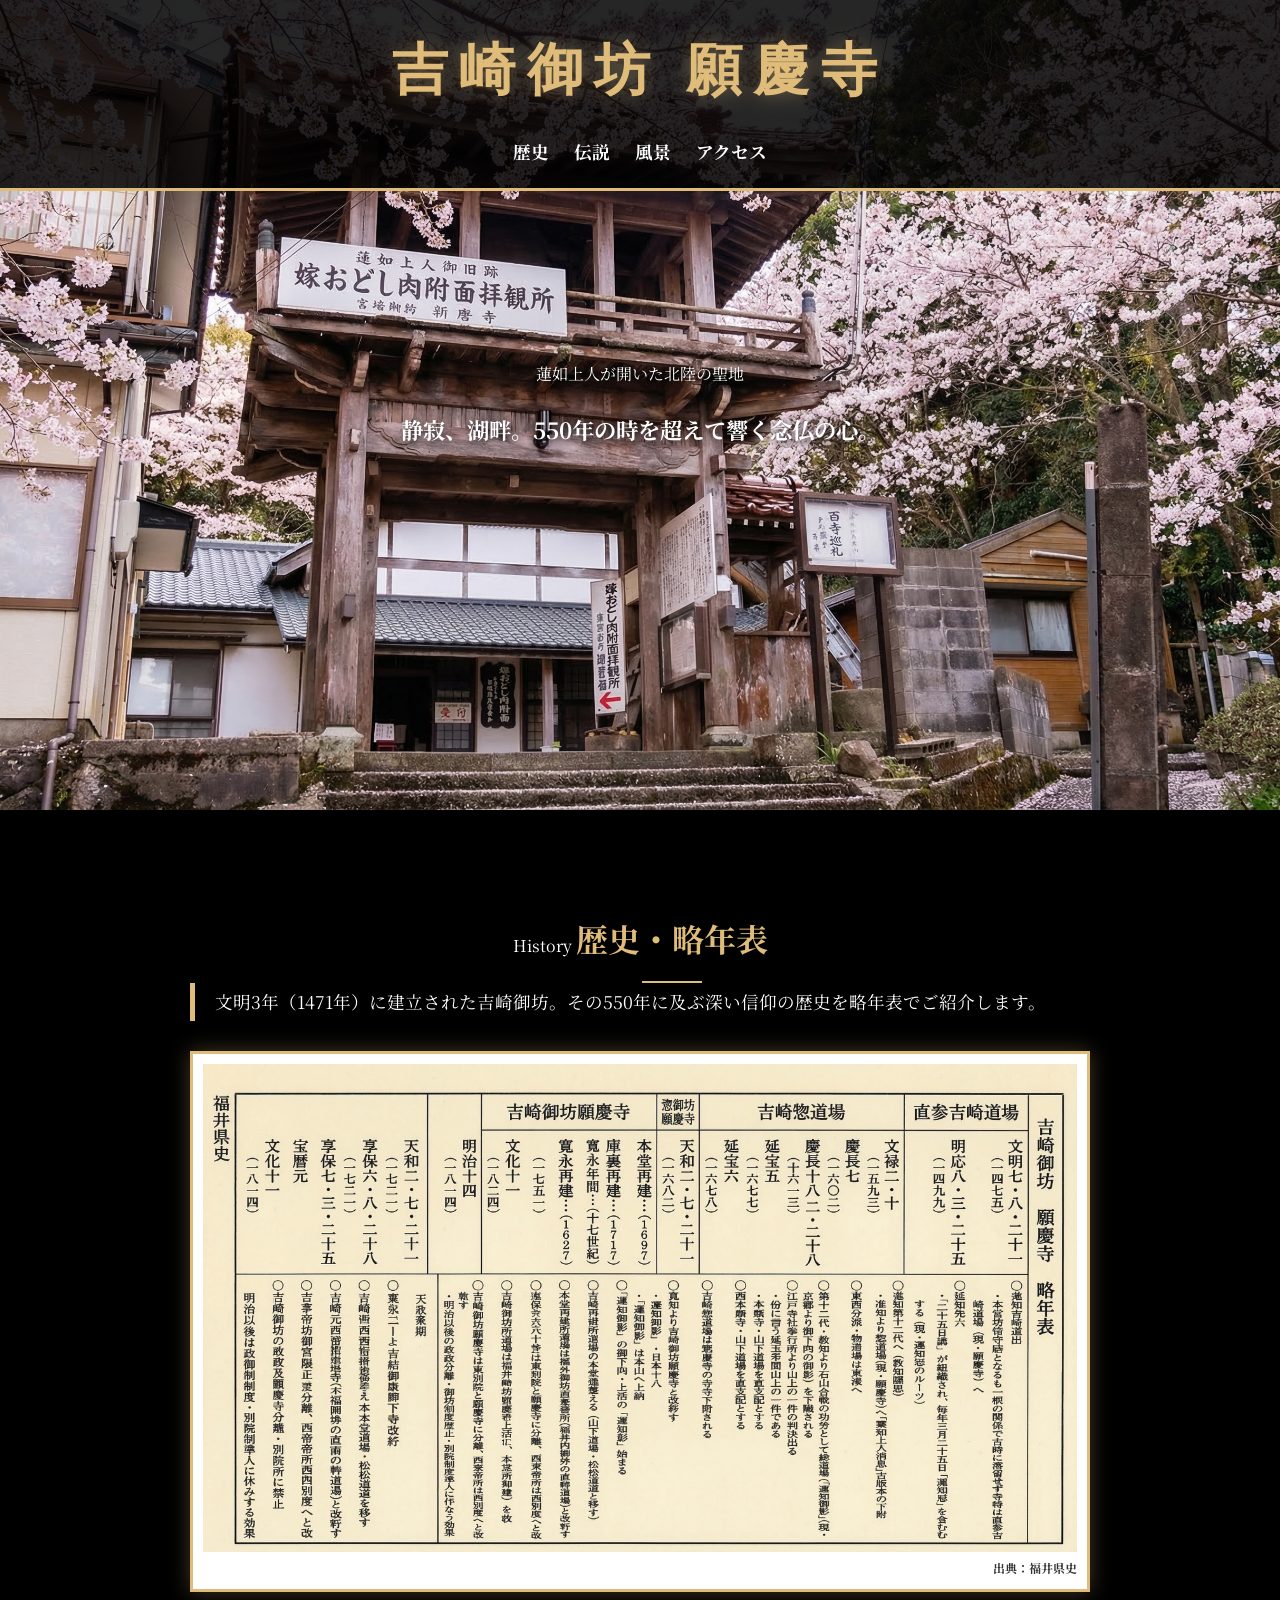
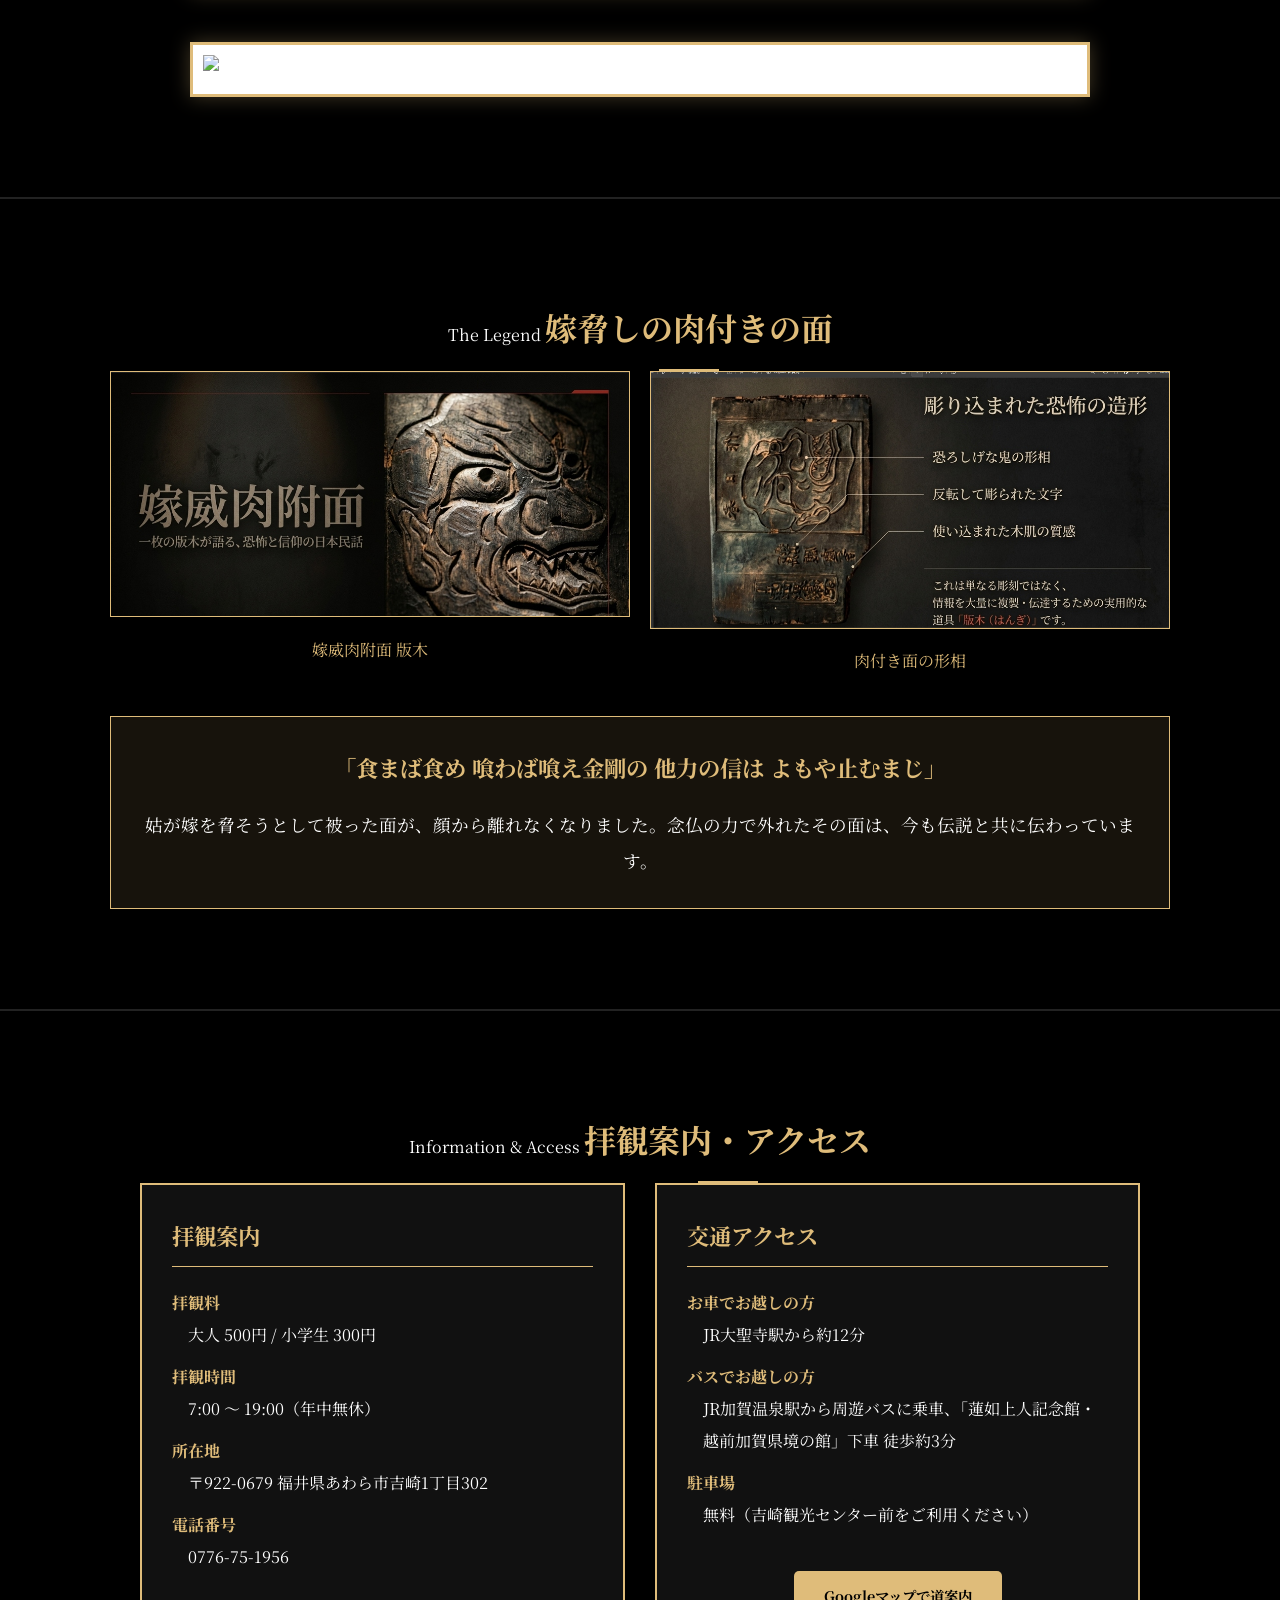
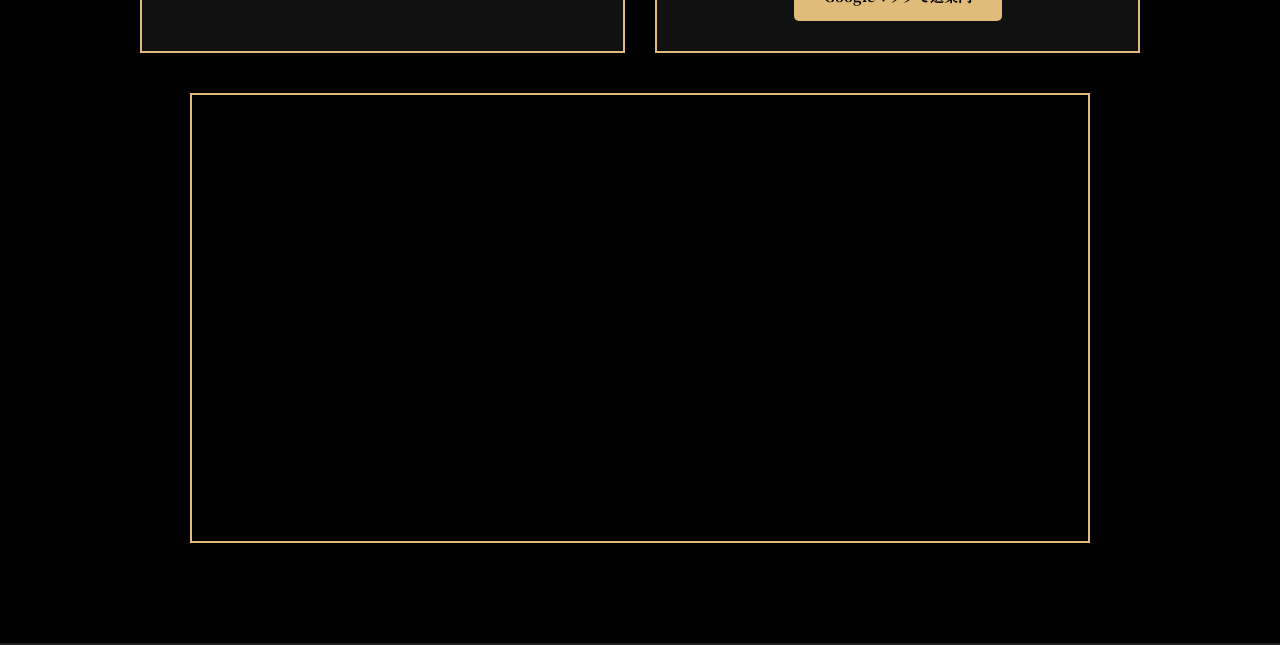
==== commit c947e70b: "Update index.html" ====
--- a/index.html
+++ b/index.html
@@ -53,6 +53,11 @@
                         <img src="nenpyo.jpg" alt="吉崎御坊 願慶寺 略年表" style="width:100%; height:auto; display:block;">
                         <p style="text-align:right; font-size:12px; color:#333; margin-top:5px; font-weight:bold;">出典：福井県史</p>
                     </div>
+
+                    <!-- 追加：提供されたインフォグラフィック画像 -->
+                    <div class="poster-container" style="margin-top: 50px; background:#fff; padding:10px; border:3px solid #dfbc7a; box-shadow:0 0 20px rgba(223,188,122,0.3);">
+                        <img src="yoshizaki_poster.jpg" alt="蓮如上人の里 吉崎：聖地が語る信仰と伝説" style="width:100%; height:auto; display:block;">
+                    </div>
                 </div>
             </div>
         </section>
@@ -77,59 +82,54 @@
             </div>
         </section>
 
-        <!-- アクセス：吉崎御坊をアップにしたGoogleマップ -->
+        <!-- アクセス・拝観情報 -->
         <section id="access" class="section">
-            <div class="container" style="text-align: center;">
+            <div class="container">
                 <div class="section-title">
-                    <span class="en">Access</span>
-                    <h3>アクセス</h3>
+                    <span class="en">Information & Access</span>
+                    <h3>拝観案内・アクセス</h3>
                 </div>
-                <div style="background:#111; padding:30px; border:2px solid #dfbc7a; color: #fff; max-width:800px; margin:0 auto; margin-bottom: 30px;">
-                    <h4 style="color:#dfbc7a; font-size:1.6em; margin-bottom:15px;">吉崎御坊 願慶寺</h4>
-                    <p>〒922-0679 福井県あわら市吉崎１丁目３０２</p>
-                    <p style="font-size: 1.4em; font-weight:bold; color: #dfbc7a; margin: 15px 0;">TEL：0776-75-1956</p>
-                    <!-- Googleマップへのボタンをエラーが出ない形式に修正 -->
-                    <a href="https://www.google.com/maps/search/?api=1&query=吉崎御坊+願慶寺" target="_blank" class="gold-btn" style="text-decoration:none;">Googleマップで道案内を起動</a>
+                
+                <div class="access-grid" style="display: grid; grid-template-columns: repeat(auto-fit, minmax(300px, 1fr)); gap: 30px; max-width: 1000px; margin: 0 auto 40px; text-align: left;">
+                    
+                    <!-- 拝観情報 -->
+                    <div style="background:#111; padding:30px; border:2px solid #dfbc7a; color: #fff;">
+                        <h4 style="color:#dfbc7a; font-size:1.4em; margin-bottom:20px; border-bottom:1px solid #dfbc7a; padding-bottom:10px;">拝観案内</h4>
+                        <dl style="line-height: 2;">
+                            <dt style="color:#dfbc7a; font-weight:bold;">拝観料</dt>
+                            <dd style="margin-bottom:10px; padding-left:1em;">大人 500円 / 小学生 300円</dd>
+                            
+                            <dt style="color:#dfbc7a; font-weight:bold;">拝観時間</dt>
+                            <dd style="margin-bottom:10px; padding-left:1em;">7:00 〜 19:00（年中無休）</dd>
+                            
+                            <dt style="color:#dfbc7a; font-weight:bold;">所在地</dt>
+                            <dd style="margin-bottom:10px; padding-left:1em;">〒922-0679 福井県あわら市吉崎1丁目302</dd>
+                            
+                            <dt style="color:#dfbc7a; font-weight:bold;">電話番号</dt>
+                            <dd style="margin-bottom:10px; padding-left:1em;">0776-75-1956</dd>
+                        </dl>
+                    </div>
+
+                    <!-- アクセス方法 -->
+                    <div style="background:#111; padding:30px; border:2px solid #dfbc7a; color: #fff;">
+                        <h4 style="color:#dfbc7a; font-size:1.4em; margin-bottom:20px; border-bottom:1px solid #dfbc7a; padding-bottom:10px;">交通アクセス</h4>
+                        <dl style="line-height: 2;">
+                            <dt style="color:#dfbc7a; font-weight:bold;">お車でお越しの方</dt>
+                            <dd style="margin-bottom:10px; padding-left:1em;">JR大聖寺駅から約12分</dd>
+                            
+                            <dt style="color:#dfbc7a; font-weight:bold;">バスでお越しの方</dt>
+                            <dd style="margin-bottom:10px; padding-left:1em;">JR加賀温泉駅から周遊バスに乗車、「蓮如上人記念館・越前加賀県境の館」下車 徒歩約3分</dd>
+                            
+                            <dt style="color:#dfbc7a; font-weight:bold;">駐車場</dt>
+                            <dd style="margin-bottom:10px; padding-left:1em;">無料（吉崎観光センター前をご利用ください）</dd>
+                        </dl>
+                        <div style="text-align:center; margin-top:20px;">
+                            <a href="https://www.google.com/maps/search/?api=1&query=吉崎御坊+願慶寺" target="_blank" class="gold-btn" style="text-decoration:none; padding: 12px 30px; font-size: 0.9em;">Googleマップで道案内</a>
+                        </div>
+                    </div>
                 </div>
                 <!-- 地図：ズームレベルを上げて(z=19)アップで表示 -->
                 <div style="width: 100%; max-width: 900px; height: 450px; border: 2px solid #dfbc7a; margin: 0 auto;">
                     <iframe src="https://www.google.com/maps/embed?pb=!1m18!1m12!1m3!1d805.5397441865842!2d136.21609102922122!3d36.21854589874837!2m3!1f0!2f0!3f0!3m2!1i1024!2i768!4f13.1!3m3!1m2!1s0x5ff8926955555555%3A0x7d9f7d2948719541!2z6aSY5oW25a-677yI5ZCJ5bSO5b6h5Z2K77yI!5e0!3m2!1sja!2sjp!4v1710450000000!5m2!1sja!2sjp" width="100%" height="100%" style="border:0;" allowfullscreen="" loading="lazy"></iframe>
                 </div>
-            </div>
-        </section>
-
-        <script>
-            // 粒子サイクル 15秒
-            (function(){
-                const hero = document.getElementById('hero');
-                const heroDesc = document.getElementById('hero-desc');
-                const container = document.getElementById('sakura-container');
-                function make(type) {
-                    container.innerHTML = '';
-                    for (let i = 0; i < 40; i++) {
-                        const el = document.createElement('div');
-                        el.className = type;
-                        el.style.left = Math.random() * 100 + 'vw';
-                        el.style.animationDelay = Math.random() * 10 + 's';
-                        el.style.animationDuration = (Math.random() * 5 + 10) + 's';
-                        el.style.setProperty('--shake-x', (Math.random() * 200 - 100) + 'px');
-                        container.appendChild(el);
-                    }
-                }
-                function run() {
-                    make('sakura'); hero.classList.remove('winter');
-                    setTimeout(() => {
-                        make('snow'); hero.classList.add('winter');
-                        setTimeout(run, 15000);
-                    }, 15000);
-                }
-                run();
-            })();
-        </script>
-    </main>
-
-    <footer style="padding: 40px; text-align: center; color: #dfbc7a; border-top: 1px solid #222;">
-        <p>&copy; 2026 吉崎御坊 願慶寺</p>
-    </footer>
-</body>
-</html>
+       
--- a/style.css
+++ b/style.css
@@ -6,15 +6,15 @@
 * { margin: 0; padding: 0; box-sizing: border-box; }
 body { background: #000; color: #fff; font-family: var(--serif); line-height: 1.8; overflow-x: hidden; width: 100%; }
 
-/* ヘッダー：中央寄せの徹底 */
+/* ヘッダー・ロゴのデザイン強化 */
 header { 
-    background: rgba(0,0,0,0.95); 
+    background: rgba(0,0,0,0.85); 
     position: fixed; 
     top: 0; 
     left: 0;
     width: 100%; 
     z-index: 1000; 
-    border-bottom: 2px solid var(--accent);
+    border-bottom: 3px solid var(--accent);
     display: flex;
     justify-content: center;
 }
@@ -23,31 +23,32 @@
     max-width: 1200px;
     display: flex; 
     flex-direction: column; 
-    align-items: center; /* 中央寄せ */
-    padding: 15px 20px; 
+    align-items: center; 
+    padding: 20px 20px; 
     margin: 0 auto;
 }
 .logo { 
+    font-family: 'Shippori Mincho', serif;
     font-weight: 900; 
     color: var(--accent); 
-    font-size: 1.8rem; 
-    letter-spacing: 4px; 
-    margin-bottom: 10px; 
+    font-size: clamp(2rem, 5vw, 3.5rem); /* 極めて大きく、かっこよく */
+    letter-spacing: 0.2em; 
     text-align: center; 
+    text-shadow: 0 0 20px rgba(223, 188, 122, 0.4);
 }
 nav ul { 
     display: flex; 
     list-style: none; 
-    gap: 20px; 
+    gap: 25px; 
     justify-content: center; 
     flex-wrap: wrap; 
 }
-nav ul li a { color: #fff; text-decoration: none; font-weight: bold; font-size: 1rem; transition: 0.3s; }
+nav ul li a { color: #fff; text-decoration: none; font-weight: bold; font-size: 1.1rem; transition: 0.3s; }
 nav ul li a:hover { color: var(--accent); }
 
-/* ヒーロー：中央寄せ・シンプル化 */
+/* ヒーロー：暗い膜(overlay)を削除した設定 */
 .hero {
-    height: 100vh;
+    height: 90vh;
     background-image: url('sakura.jpg');
     background-size: cover;
     background-position: center !important;
@@ -59,29 +60,16 @@
     text-align: center;
 }
 .hero.winter { background-image: url('winter_yoshizaki.jpg'); }
-.hero-overlay { position: absolute; inset: 0; background: radial-gradient(circle, transparent 10%, #000 95%); z-index: 1; }
+
+/* 暗い膜をなしにする */
+.hero-overlay { display: none; }
+
 .hero-content { position: relative; z-index: 10; width: 90%; max-width: 1000px; margin: 0 auto; }
-#hero-title { 
-    font-weight: 900; 
-    line-height: 1.2;
-    color: #fff; 
-    text-shadow: 0 0 40px #000;
-    font-size: clamp(48px, 15vw, 120px); /* 願慶寺のみなので大きめに表示 */
-    margin-bottom: 20px;
-    letter-spacing: 12px;
-}
-
-/* セクション設定 */
-.section { padding: 100px 0; border-bottom: 1px solid #222; width: 100%; }
-.container { max-width: 1100px; margin: 0 auto; padding: 0 20px; text-align: center; }
-.section-title { margin-bottom: 50px; }
-.section-title h3 { font-size: 32px; color: var(--accent); padding-bottom: 15px; position: relative; display: inline-block; }
-.section-title h3::after { content: ''; position: absolute; bottom: 0; left: 50%; width: 60px; height: 1px; background: var(--accent); transform: translateX(-50%); }
 
 /* 粒子アニメーション */
 #sakura-container { position: fixed; inset: 0; pointer-events: none; z-index: 9999; }
-.sakura { position: absolute; width: 15px; height: 15px; background: #FFB7C5; border-radius: 100% 0 100% 0; top: -20px; animation: fall linear infinite; }
-.snow { position: absolute; width: 5px; height: 5px; background: #fff; border-radius: 50%; top: -20px; animation: fall linear infinite; }
+.sakura { position: absolute; width: 16px; height: 16px; background: #FFB7C5; border-radius: 100% 0 100% 0; top: -20px; animation: fall linear infinite; }
+.snow { position: absolute; width: 6px; height: 6px; background: #fff; border-radius: 50%; top: -20px; animation: fall linear infinite; box-shadow: 0 0 10px #fff; }
 
 @keyframes fall {
     0% { transform: translateY(-10vh) rotate(0deg); opacity: 0; }
@@ -89,14 +77,19 @@
     100% { transform: translateY(110vh) translateX(var(--shake-x)) rotate(360deg); opacity: 0; }
 }
 
-.gold-btn { display: inline-block; padding: 15px 40px; background: var(--accent); color: #000; font-weight: bold; text-decoration: none; margin-top: 20px; transition: 0.3s; }
+/* セクション共通 */
+.section { padding: 100px 0; border-bottom: 2px solid #222; width: 100%; }
+.container { max-width: 1100px; margin: 0 auto; padding: 0 20px; text-align: center; }
+.section-title h3 { font-size: 32px; color: var(--accent); padding-bottom: 15px; position: relative; display: inline-block; }
+.section-title h3::after { content: ''; position: absolute; bottom: 0; left: 50%; width: 60px; height: 2px; background: var(--accent); transform: translateX(-50%); }
+
+.gold-btn { display: inline-block; padding: 18px 45px; background: var(--accent); color: #000; font-weight: bold; text-decoration: none; margin-top: 20px; transition: 0.3s; border-radius: 5px; }
 .gold-btn:hover { background: #fff; transform: scale(1.05); }
 
 @media (max-width: 768px) {
-    .header-inner { padding: 10px; }
-    .hero { height: 75vh; }
-    #hero-title { font-size: 56px; letter-spacing: 6px; }
-    .logo { font-size: 1.5rem; letter-spacing: 2px; }
-    nav ul { gap: 12px; }
+    .header-inner { padding: 15px 10px; }
+    .logo { font-size: 2rem; letter-spacing: 0.1em; }
+    nav ul { gap: 15px; }
     nav ul li a { font-size: 0.9rem; }
+    .hero { height: 70vh; }
 }
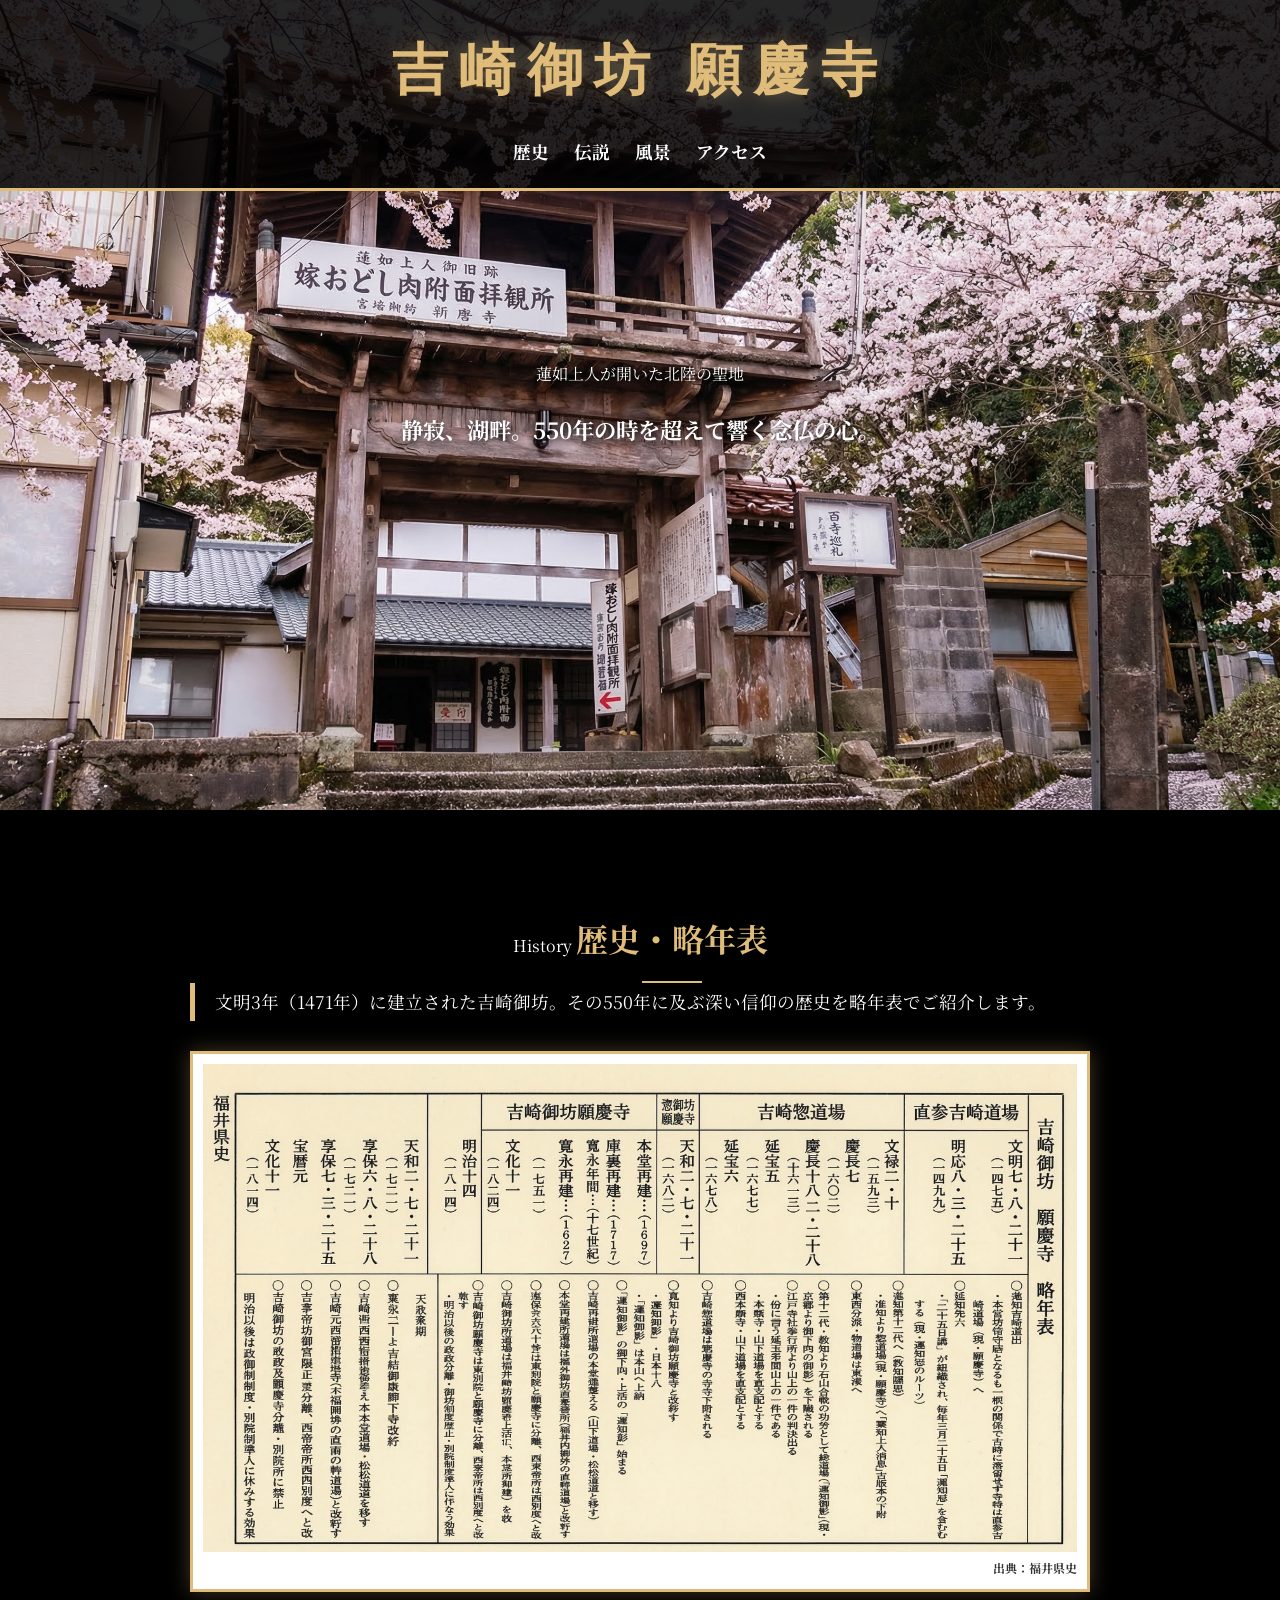
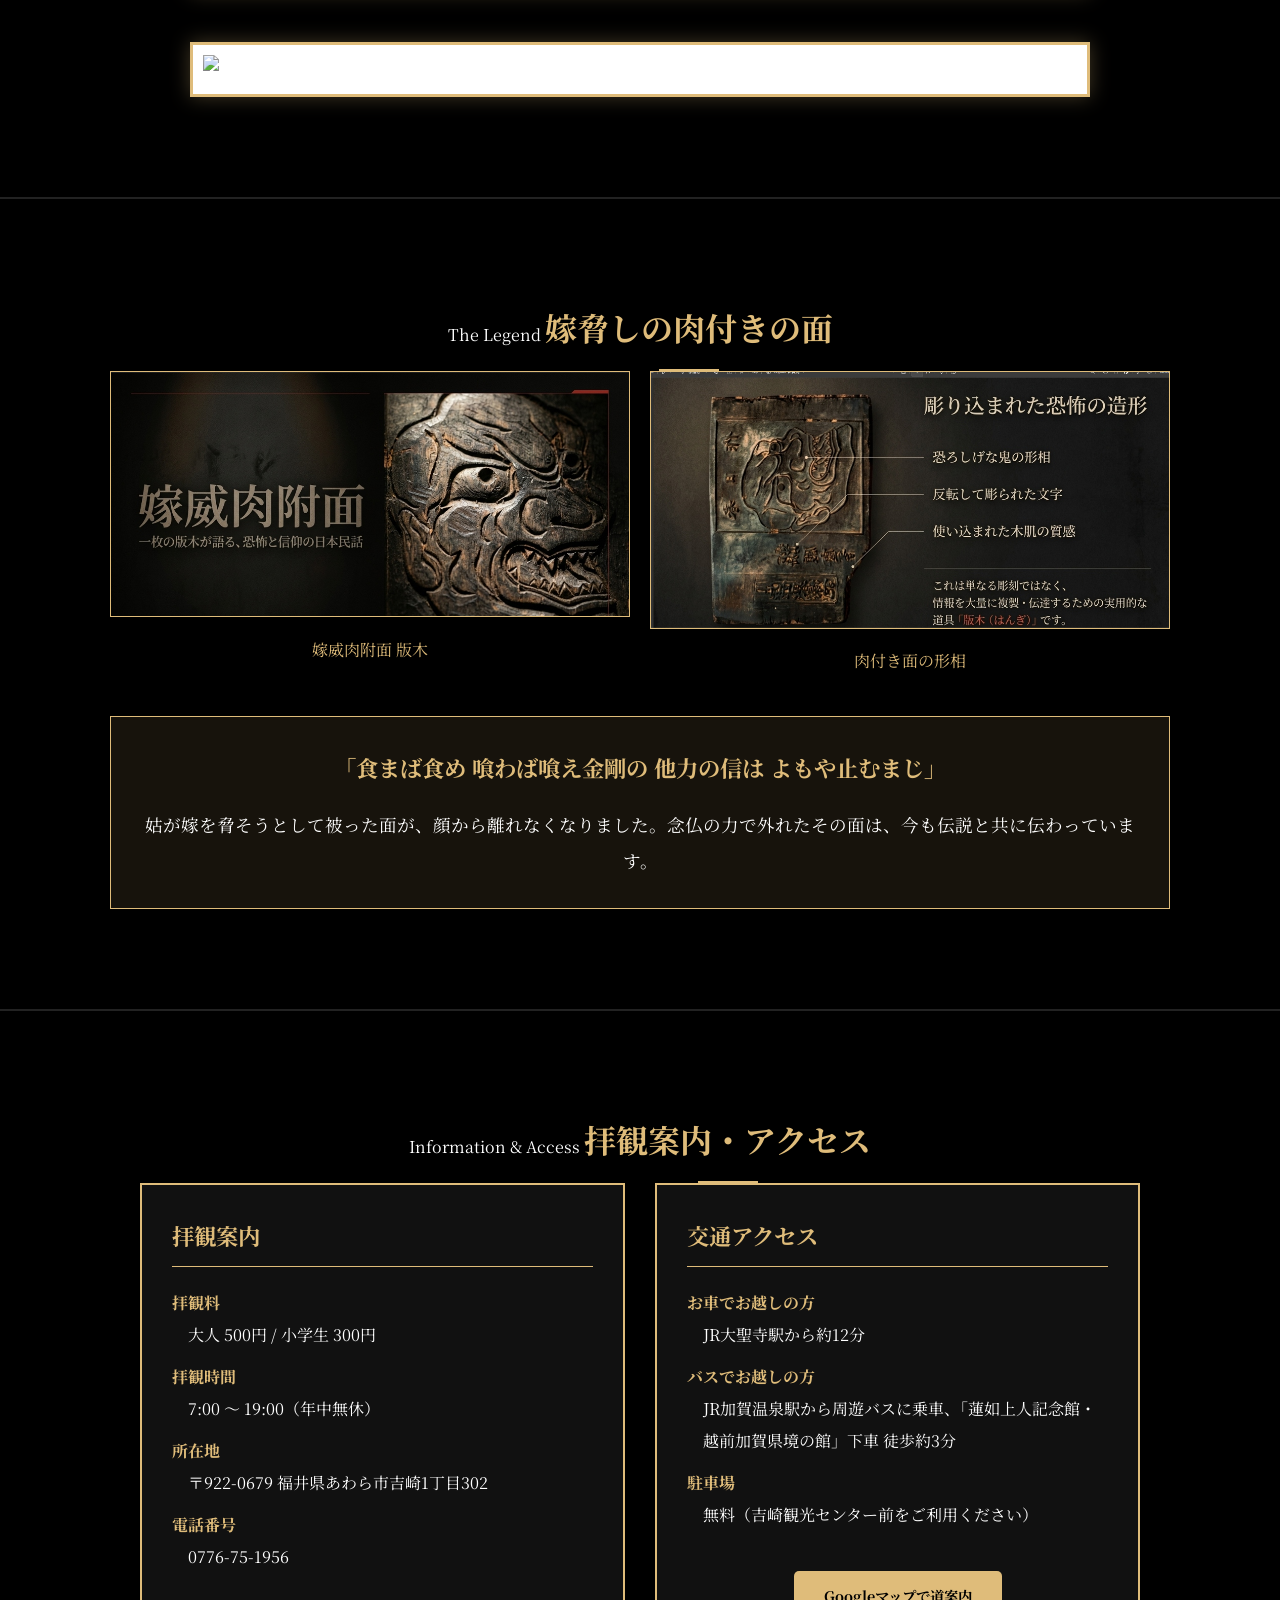
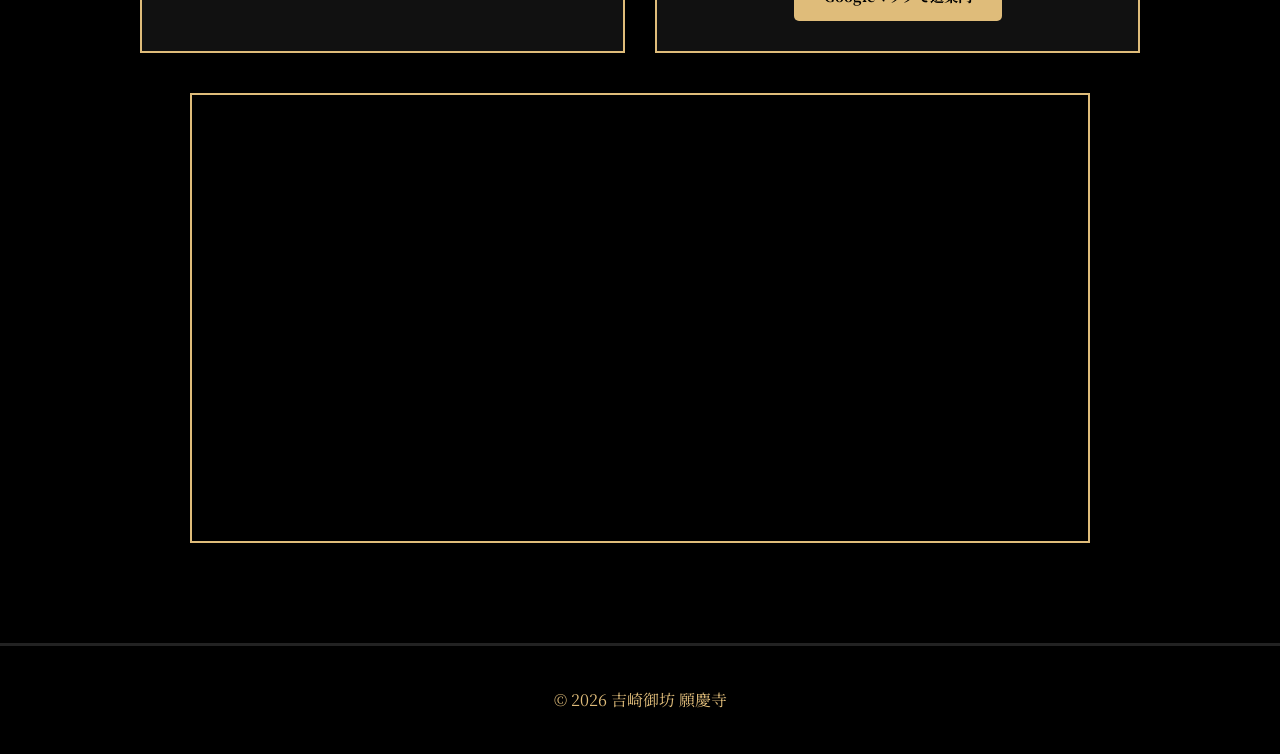
==== commit 9d23b934: "Update index.html" ====
--- a/index.html
+++ b/index.html
@@ -132,4 +132,41 @@
                 <div style="width: 100%; max-width: 900px; height: 450px; border: 2px solid #dfbc7a; margin: 0 auto;">
                     <iframe src="https://www.google.com/maps/embed?pb=!1m18!1m12!1m3!1d805.5397441865842!2d136.21609102922122!3d36.21854589874837!2m3!1f0!2f0!3f0!3m2!1i1024!2i768!4f13.1!3m3!1m2!1s0x5ff8926955555555%3A0x7d9f7d2948719541!2z6aSY5oW25a-677yI5ZCJ5bSO5b6h5Z2K77yI!5e0!3m2!1sja!2sjp!4v1710450000000!5m2!1sja!2sjp" width="100%" height="100%" style="border:0;" allowfullscreen="" loading="lazy"></iframe>
                 </div>
-       
+            </div>
+        </section>
+
+        <script>
+            // 粒子サイクル 15秒
+            (function(){
+                const hero = document.getElementById('hero');
+                const heroDesc = document.getElementById('hero-desc');
+                const container = document.getElementById('sakura-container');
+                function make(type) {
+                    container.innerHTML = '';
+                    for (let i = 0; i < 40; i++) {
+                        const el = document.createElement('div');
+                        el.className = type;
+                        el.style.left = Math.random() * 100 + 'vw';
+                        el.style.animationDelay = Math.random() * 10 + 's';
+                        el.style.animationDuration = (Math.random() * 5 + 10) + 's';
+                        el.style.setProperty('--shake-x', (Math.random() * 200 - 100) + 'px');
+                        container.appendChild(el);
+                    }
+                }
+                function run() {
+                    make('sakura'); hero.classList.remove('winter');
+                    setTimeout(() => {
+                        make('snow'); hero.classList.add('winter');
+                        setTimeout(run, 15000);
+                    }, 15000);
+                }
+                run();
+            })();
+        </script>
+    </main>
+
+    <footer style="padding: 40px; text-align: center; color: #dfbc7a; border-top: 1px solid #222;">
+        <p>&copy; 2026 吉崎御坊 願慶寺</p>
+    </footer>
+</body>
+</html>
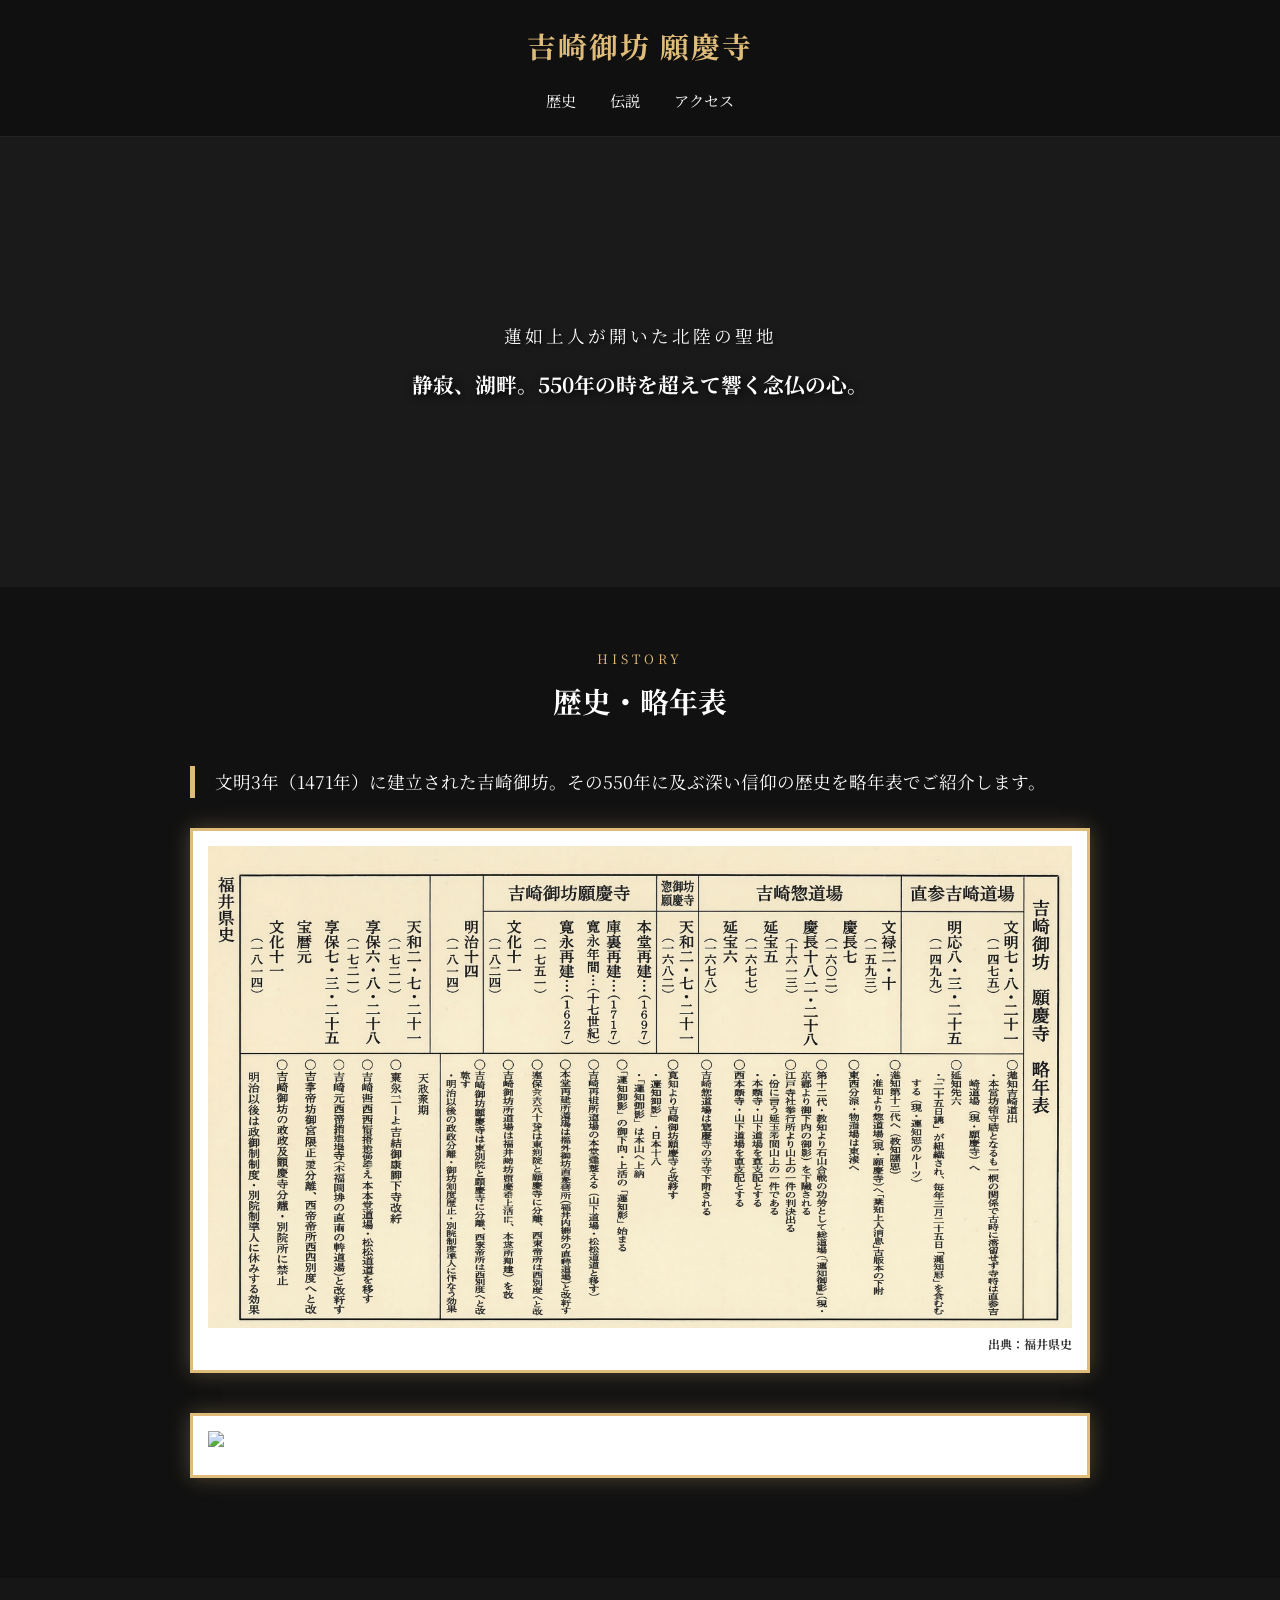
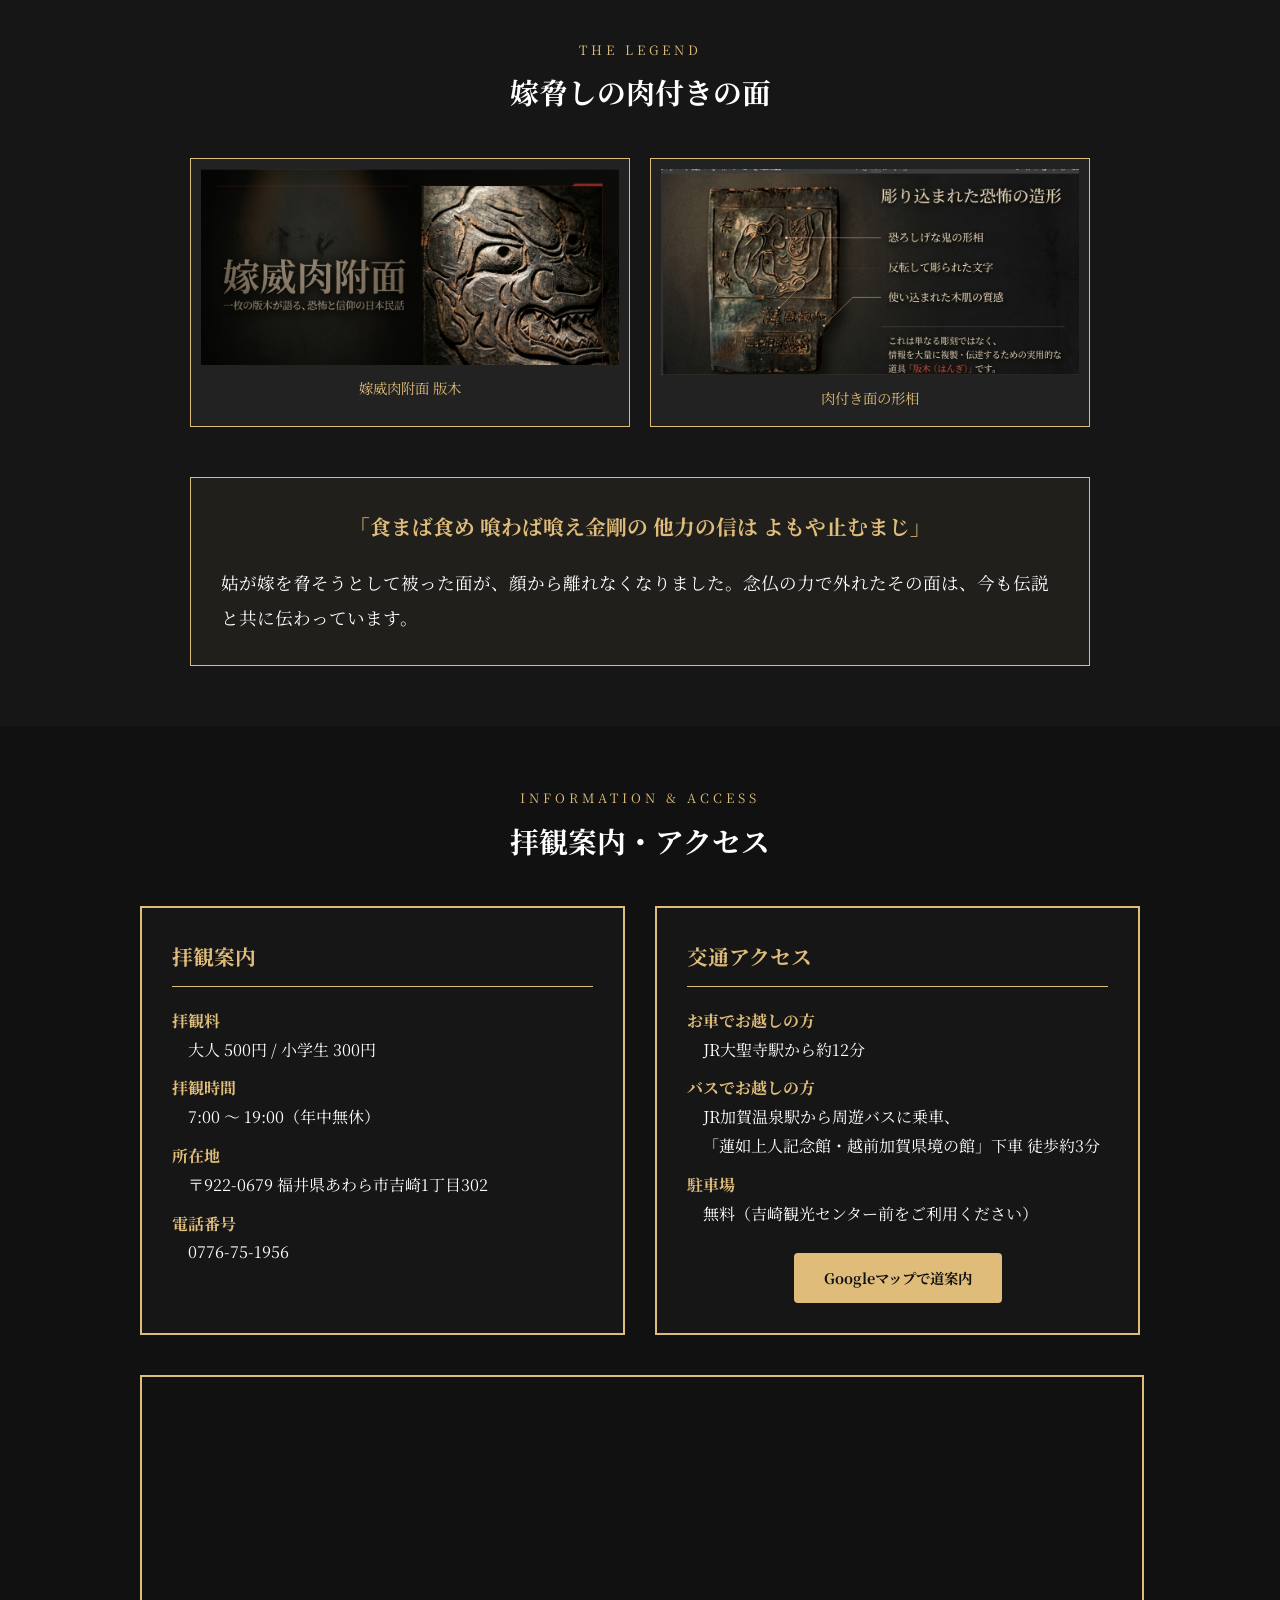
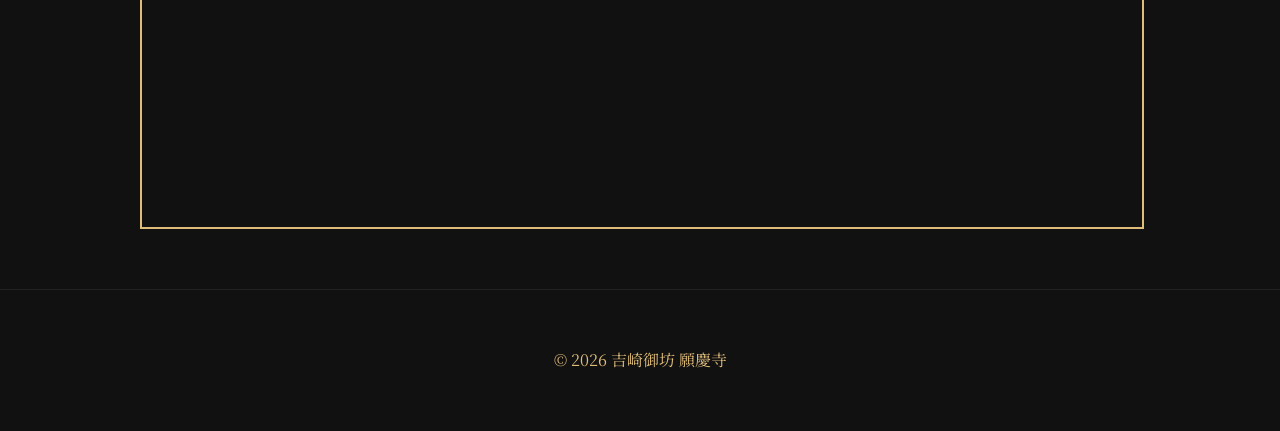
==== commit 789dec97: "Update index.html" ====
--- a/index.html
+++ b/index.html
@@ -4,22 +4,268 @@
     <meta charset="UTF-8">
     <meta name="viewport" content="width=device-width, initial-scale=1.0">
     <title>吉崎御坊 願慶寺 - 蓮如上人ゆかりの地 | あわら市</title>
-    <!-- キャッシュ対策 -->
-    <link rel="stylesheet" href="style.css?v=300">
     <link rel="preconnect" href="https://fonts.googleapis.com">
     <link rel="preconnect" href="https://fonts.gstatic.com" crossorigin>
     <link href="https://fonts.googleapis.com/css2?family=Noto+Serif+JP:wght@700;900&family=Shippori+Mincho:wght@700;800&display=swap" rel="stylesheet">
+    
+    <style>
+        /* 全体の基本設定 */
+        body {
+            background-color: #111;
+            color: #fff;
+            margin: 0;
+            padding: 0;
+            font-family: 'Shippori Mincho', 'Noto Serif JP', serif;
+            line-height: 1.8;
+        }
+        
+        /* ヘッダーのデザイン */
+        header {
+            background-color: rgba(17, 17, 17, 0.95);
+            border-bottom: 1px solid #222;
+            padding: 20px 0;
+            position: sticky;
+            top: 0;
+            z-index: 100;
+        }
+        .header-inner {
+            max-width: 1000px;
+            margin: 0 auto;
+            padding: 0 20px;
+            text-align: center;
+        }
+        .logo {
+            margin: 0;
+            font-size: 1.8em;
+            color: #dfbc7a;
+            letter-spacing: 2px;
+        }
+        nav ul {
+            list-style: none;
+            padding: 0;
+            margin: 15px 0 0 0;
+            display: block;
+            text-align: center;
+        }
+        nav ul li {
+            display: inline-block;
+            margin: 0 15px;
+        }
+        nav ul li a {
+            color: #fff;
+            text-decoration: none;
+            font-size: 0.95em;
+            transition: color 0.3s;
+        }
+        nav ul li a:hover {
+            color: #dfbc7a;
+        }
+
+        /* ★黒い部分（ヒーロー）の調整：高さを100vhから50vh（半分）に変更★ */
+        .hero {
+            background-color: #1a1a1a;
+            height: 50vh;
+            min-height: 300px;
+            position: relative;
+            overflow: hidden;
+            display: block;
+            text-align: center;
+        }
+        .hero-content {
+            position: absolute;
+            top: 50%;
+            left: 50%;
+            transform: translate(-50%, -50%);
+            width: 90%;
+            z-index: 2;
+        }
+        .sub-title {
+            display: block;
+            font-size: 1.1em;
+            color: #fff;
+            text-shadow: 2px 2px 4px rgba(0,0,0,0.8);
+            letter-spacing: 3px;
+            margin-bottom: 15px;
+        }
+        #hero-desc {
+            color: #fff;
+            text-shadow: 2px 2px 10px rgba(0,0,0,1);
+            font-size: 1.3em;
+            margin: 0;
+            font-weight: bold;
+        }
+
+        /* メインコンテンツ・共通セクション */
+        .section {
+            padding: 60px 20px;
+            text-align: center;
+        }
+        .section.dark {
+            background-color: #161616;
+        }
+        .container {
+            max-width: 1000px;
+            margin: 0 auto;
+        }
+        .section-title {
+            margin-bottom: 40px;
+        }
+        .section-title .en {
+            display: block;
+            font-size: 0.8em;
+            color: #dfbc7a;
+            text-transform: uppercase;
+            letter-spacing: 4px;
+            margin-bottom: 5px;
+        }
+        .section-title h3 {
+            margin: 0;
+            font-size: 1.8em;
+            color: #fff;
+            font-weight: 700;
+        }
+
+        /* 歴史・略年表 */
+        .text-block {
+            border-left: 5px solid #dfbc7a;
+            padding-left: 20px;
+            margin-bottom: 30px;
+            text-align: left;
+        }
+        .nenpyo-container, .poster-container {
+            background: #fff;
+            padding: 15px;
+            border: 3px solid #dfbc7a;
+            box-shadow: 0 0 20px rgba(223,188,122,0.3);
+            margin-bottom: 40px;
+        }
+        .nenpyo-container img, .poster-container img {
+            width: 100%;
+            height: auto;
+            display: block;
+        }
+
+        /* 伝説セクション */
+        .legend-visuals {
+            margin-bottom: 30px;
+        }
+        .visual-card {
+            background: #222;
+            border: 1px solid #dfbc7a;
+            margin-bottom: 20px;
+            padding: 10px;
+        }
+        .visual-card img {
+            width: 100%;
+            height: auto;
+            display: block;
+        }
+        .visual-label {
+            color: #dfbc7a;
+            text-align: center;
+            padding: 10px 0 5px 0;
+            font-size: 0.9em;
+        }
+        .legend-story-text {
+            background: rgba(223,188,122,0.05);
+            padding: 30px;
+            border: 1px solid #dfbc7a;
+            text-align: left;
+        }
+        .verse {
+            color: #dfbc7a;
+            font-size: 1.3em;
+            text-align: center;
+            margin-top: 0;
+            margin-bottom: 20px;
+        }
+
+        /* アクセス情報（2カラム配置） */
+        .access-grid {
+            margin: 0 auto 40px;
+            text-align: left;
+        }
+        .info-card {
+            background: #161616;
+            padding: 30px;
+            border: 2px solid #dfbc7a;
+            margin-bottom: 25px;
+        }
+        .info-card h4 {
+            color: #dfbc7a;
+            font-size: 1.3em;
+            margin-top: 0;
+            margin-bottom: 20px;
+            border-bottom: 1px solid #dfbc7a;
+            padding-bottom: 10px;
+        }
+        dl {
+            margin: 0;
+        }
+        dt {
+            color: #dfbc7a;
+            font-weight: bold;
+            margin-top: 10px;
+        }
+        dd {
+            margin-left: 0;
+            margin-bottom: 10px;
+            padding-left: 1em;
+        }
+        dd ul {
+            padding-left: 1.2em;
+            margin: 5px 0;
+        }
+        .gold-btn {
+            display: inline-block;
+            background: #dfbc7a;
+            color: #111;
+            text-decoration: none;
+            padding: 12px 30px;
+            font-size: 0.9em;
+            font-weight: bold;
+            border-radius: 4px;
+            transition: background 0.3s;
+        }
+        .gold-btn:hover {
+            background: #fff;
+        }
+
+        /* ★正しいGoogleマップ用の枠枠★ */
+        .map-wrapper {
+            width: 100%;
+            height: 450px;
+            border: 2px solid #dfbc7a;
+            margin: 0 auto;
+        }
+
+        /* パソコンなどの広い画面用の調整 */
+        @media (min-width: 768px) {
+            .legend-visuals {
+                display: grid;
+                grid-template-columns: 1fr 1fr;
+                gap: 20px;
+            }
+            .access-grid {
+                display: grid;
+                grid-template-columns: 1fr 1fr;
+                gap: 30px;
+            }
+            .info-card {
+                margin-bottom: 0;
+            }
+        }
+    </style>
 </head>
 <body>
+
     <header>
         <div class="header-inner">
-            <!-- 一番上の文字を大きく、かっこよくデザイン -->
             <h1 class="logo">吉崎御坊 願慶寺</h1>
-            <nav style="margin-top: 15px;">
+            <nav>
                 <ul>
                     <li><a href="#history">歴史</a></li>
                     <li><a href="#legend">伝説</a></li>
-                    <li><a href="#scenery">風景</a></li>
                     <li><a href="#access">アクセス</a></li>
                 </ul>
             </nav>
@@ -27,62 +273,60 @@
     </header>
 
     <main>
-        <!-- ヒーロー：15秒サイクル（回りを暗くするオーバーレイを削除） -->
         <section id="hero" class="hero">
             <div id="sakura-container"></div>
-            <!-- hero-overlay（暗い膜）を削除 -->
             <div class="hero-content">
-                <span class="sub-title" style="color: #fff; text-shadow: 2px 2px 4px rgba(0,0,0,0.8);">蓮如上人が開いた北陸の聖地</span>
-                <!-- 中央の大きい「願慶寺」の文字を削除 -->
-                <p id="hero-desc" style="color: #fff; text-shadow: 2px 2px 10px rgba(0,0,0,1); font-size: 1.4em; margin-top: 20px; font-weight: bold;">静寂、湖畔。550年の時を超えて響く念仏の心。</p>
+                <span class="sub-title">蓮如上人が開いた北陸の聖地</span>
+                <p id="hero-desc">静寂、湖畔。550年の時を超えて響く念仏の心。</p>
             </div>
         </section>
 
-        <!-- 歴史セクション（略年表画像あり） -->
         <section id="history" class="section">
             <div class="container">
                 <div class="section-title">
                     <span class="en">History</span>
                     <h3>歴史・略年表</h3>
                 </div>
-                <div class="history-main" style="max-width: 900px; margin: 0 auto; text-align: left;">
-                    <div class="text-block" style="border-left: 5px solid #dfbc7a; padding-left: 20px; color: #fff; margin-bottom: 30px;">
-                        <p style="font-size: 1.1em; line-height: 2.2;">文明3年（1471年）に建立された吉崎御坊。その550年に及ぶ深い信仰の歴史を略年表でご紹介します。</p>
-                    </div>
-                    <div class="nenpyo-container" style="background:#fff; padding:10px; border:3px solid #dfbc7a; box-shadow:0 0 20px rgba(223,188,122,0.3);">
-                        <img src="nenpyo.jpg" alt="吉崎御坊 願慶寺 略年表" style="width:100%; height:auto; display:block;">
-                        <p style="text-align:right; font-size:12px; color:#333; margin-top:5px; font-weight:bold;">出典：福井県史</p>
-                    </div>
-
-                    <!-- 追加：提供されたインフォグラフィック画像 -->
-                    <div class="poster-container" style="margin-top: 50px; background:#fff; padding:10px; border:3px solid #dfbc7a; box-shadow:0 0 20px rgba(223,188,122,0.3);">
-                        <img src="yoshizaki_poster.jpg" alt="蓮如上人の里 吉崎：聖地が語る信仰と伝説" style="width:100%; height:auto; display:block;">
+                <div style="max-width: 900px; margin: 0 auto;">
+                    <div class="text-block">
+                        <p style="font-size: 1.1em; margin: 0;">文明3年（1471年）に建立された吉崎御坊。その550年に及ぶ深い信仰の歴史を略年表でご紹介します。</p>
+                    </div>
+                    <div class="nenpyo-container">
+                        <img src="nenpyo.jpg" alt="吉崎御坊 願慶寺 略年表">
+                        <p style="text-align:right; font-size:12px; color:#333; margin:5px 0 0 0; font-weight:bold;">出典：福井県史</p>
+                    </div>
+                    <div class="poster-container">
+                        <img src="yoshizaki_poster.jpg" alt="蓮如上人の里 吉崎：聖地が語る信仰と伝説">
                     </div>
                 </div>
             </div>
         </section>
 
-        <!-- 伝説セクション -->
         <section id="legend" class="section dark">
             <div class="container">
                 <div class="section-title">
                     <span class="en">The Legend</span>
                     <h3>嫁脅しの肉付きの面</h3>
                 </div>
-                <div class="legend-container">
-                    <div class="legend-visuals" style="display: grid; grid-template-columns: repeat(auto-fit, minmax(280px, 1fr)); gap: 20px; margin-bottom: 30px;">
-                        <div class="visual-card"><img src="legend_visual_2.jpg" alt="版木" style="width:100%; border:1px solid #dfbc7a;"><div class="visual-label" style="color:#dfbc7a; text-align:center; padding:10px;">嫁威肉附面 版木</div></div>
-                        <div class="visual-card"><img src="legend_visual_1.jpg" alt="詳細" style="width:100%; border:1px solid #dfbc7a;"><div class="visual-label" style="color:#dfbc7a; text-align:center; padding:10px;">肉付き面の形相</div></div>
-                    </div>
-                    <div class="legend-story-text" style="background: rgba(223,188,122,0.1); padding: 30px; border: 1px solid #dfbc7a; color: #fff;">
-                        <h4 class="verse" style="color:#dfbc7a; font-size:1.4em; text-align:center; margin-bottom:20px;">「食まば食め 喰わば喰え金剛の 他力の信は よもや止むまじ」</h4>
-                        <p style="line-height: 2; font-size: 1.1em;">姑が嫁を脅そうとして被った面が、顔から離れなくなりました。念仏の力で外れたその面は、今も伝説と共に伝わっています。</p>
+                <div style="max-width: 900px; margin: 0 auto;">
+                    <div class="legend-visuals">
+                        <div class="visual-card">
+                            <img src="legend_visual_2.jpg" alt="嫁威肉附面 版木">
+                            <div class="visual-label">嫁威肉附面 版木</div>
+                        </div>
+                        <div class="visual-card">
+                            <img src="legend_visual_1.jpg" alt="肉付き面の形形">
+                            <div class="visual-label">肉付き面の形相</div>
+                        </div>
+                    </div>
+                    <div class="legend-story-text">
+                        <h4 class="verse">「食まば食め 喰わば喰え金剛の 他力の信は よもや止むまじ」</h4>
+                        <p style="line-height: 2; font-size: 1.1em; margin: 0;">姑が嫁を脅そうとして被った面が、顔から離れなくなりました。念仏の力で外れたその面は、今も伝説と共に伝わっています。</p>
                     </div>
                 </div>
             </div>
         </section>
 
-        <!-- アクセス・拝観情報 -->
         <section id="access" class="section">
             <div class="container">
                 <div class="section-title">
@@ -90,58 +334,57 @@
                     <h3>拝観案内・アクセス</h3>
                 </div>
                 
-                <div class="access-grid" style="display: grid; grid-template-columns: repeat(auto-fit, minmax(300px, 1fr)); gap: 30px; max-width: 1000px; margin: 0 auto 40px; text-align: left;">
-                    
-                    <!-- 拝観情報 -->
-                    <div style="background:#111; padding:30px; border:2px solid #dfbc7a; color: #fff;">
-                        <h4 style="color:#dfbc7a; font-size:1.4em; margin-bottom:20px; border-bottom:1px solid #dfbc7a; padding-bottom:10px;">拝観案内</h4>
-                        <dl style="line-height: 2;">
-                            <dt style="color:#dfbc7a; font-weight:bold;">拝観料</dt>
-                            <dd style="margin-bottom:10px; padding-left:1em;">大人 500円 / 小学生 300円</dd>
+                <div class="access-grid">
+                    <div class="info-card">
+                        <h4>拝観案内</h4>
+                        <dl>
+                            <dt>拝観料</dt>
+                            <dd>大人 500円 / 小学生 300円</dd>
                             
-                            <dt style="color:#dfbc7a; font-weight:bold;">拝観時間</dt>
-                            <dd style="margin-bottom:10px; padding-left:1em;">7:00 〜 19:00（年中無休）</dd>
+                            <dt>拝観時間</dt>
+                            <dd>7:00 〜 19:00（年中無休）</dd>
                             
-                            <dt style="color:#dfbc7a; font-weight:bold;">所在地</dt>
-                            <dd style="margin-bottom:10px; padding-left:1em;">〒922-0679 福井県あわら市吉崎1丁目302</dd>
+                            <dt>所在地</dt>
+                            <dd>〒922-0679 福井県あわら市吉崎1丁目302</dd>
                             
-                            <dt style="color:#dfbc7a; font-weight:bold;">電話番号</dt>
-                            <dd style="margin-bottom:10px; padding-left:1em;">0776-75-1956</dd>
+                            <dt>電話番号</dt>
+                            <dd>0776-75-1956</dd>
                         </dl>
                     </div>
 
-                    <!-- アクセス方法 -->
-                    <div style="background:#111; padding:30px; border:2px solid #dfbc7a; color: #fff;">
-                        <h4 style="color:#dfbc7a; font-size:1.4em; margin-bottom:20px; border-bottom:1px solid #dfbc7a; padding-bottom:10px;">交通アクセス</h4>
-                        <dl style="line-height: 2;">
-                            <dt style="color:#dfbc7a; font-weight:bold;">お車でお越しの方</dt>
-                            <dd style="margin-bottom:10px; padding-left:1em;">JR大聖寺駅から約12分</dd>
+                    <div class="info-card">
+                        <h4>交通アクセス</h4>
+                        <dl>
+                            <dt>お車でお越しの方</dt>
+                            <dd>JR大聖寺駅から約12分</dd>
                             
-                            <dt style="color:#dfbc7a; font-weight:bold;">バスでお越しの方</dt>
-                            <dd style="margin-bottom:10px; padding-left:1em;">JR加賀温泉駅から周遊バスに乗車、「蓮如上人記念館・越前加賀県境の館」下車 徒歩約3分</dd>
+                            <dt>バスでお越しの方</dt>
+                            <dd>
+                                JR加賀温泉駅から周遊バスに乗車、<br>
+                                「蓮如上人記念館・越前加賀県境の館」下車 徒歩約3分
+                            </dd>
                             
-                            <dt style="color:#dfbc7a; font-weight:bold;">駐車場</dt>
-                            <dd style="margin-bottom:10px; padding-left:1em;">無料（吉崎観光センター前をご利用ください）</dd>
+                            <dt>駐車場</dt>
+                            <dd>無料（吉崎観光センター前をご利用ください）</dd>
                         </dl>
-                        <div style="text-align:center; margin-top:20px;">
-                            <a href="https://www.google.com/maps/search/?api=1&query=吉崎御坊+願慶寺" target="_blank" class="gold-btn" style="text-decoration:none; padding: 12px 30px; font-size: 0.9em;">Googleマップで道案内</a>
+                        <div style="text-align:center; margin-top:25px;">
+                            <a href="https://www.google.com/maps/search/?api=1&query=吉崎御坊+願慶寺" target="_blank" class="gold-btn">Googleマップで道案内</a>
                         </div>
                     </div>
                 </div>
-                <!-- 地図：ズームレベルを上げて(z=19)アップで表示 -->
-                <div style="width: 100%; max-width: 900px; height: 450px; border: 2px solid #dfbc7a; margin: 0 auto;">
+
+                <div class="map-wrapper">
                     <iframe src="https://www.google.com/maps/embed?pb=!1m18!1m12!1m3!1d805.5397441865842!2d136.21609102922122!3d36.21854589874837!2m3!1f0!2f0!3f0!3m2!1i1024!2i768!4f13.1!3m3!1m2!1s0x5ff8926955555555%3A0x7d9f7d2948719541!2z6aSY5oW25a-677yI5ZCJ5bSO5b6h5Z2K77yI!5e0!3m2!1sja!2sjp!4v1710450000000!5m2!1sja!2sjp" width="100%" height="100%" style="border:0;" allowfullscreen="" loading="lazy"></iframe>
                 </div>
             </div>
         </section>
 
         <script>
-            // 粒子サイクル 15秒
             (function(){
                 const hero = document.getElementById('hero');
-                const heroDesc = document.getElementById('hero-desc');
                 const container = document.getElementById('sakura-container');
                 function make(type) {
+                    if(!container) return;
                     container.innerHTML = '';
                     for (let i = 0; i < 40; i++) {
                         const el = document.createElement('div');
@@ -154,9 +397,9 @@
                     }
                 }
                 function run() {
-                    make('sakura'); hero.classList.remove('winter');
+                    make('sakura'); if(hero) hero.classList.remove('winter');
                     setTimeout(() => {
-                        make('snow'); hero.classList.add('winter');
+                        make('snow'); if(hero) hero.classList.add('winter');
                         setTimeout(run, 15000);
                     }, 15000);
                 }
@@ -166,7 +409,7 @@
     </main>
 
     <footer style="padding: 40px; text-align: center; color: #dfbc7a; border-top: 1px solid #222;">
-        <p>&copy; 2026 吉崎御坊 願慶寺</p>
+        <p>© 2026 吉崎御坊 願慶寺</p>
     </footer>
 </body>
 </html>
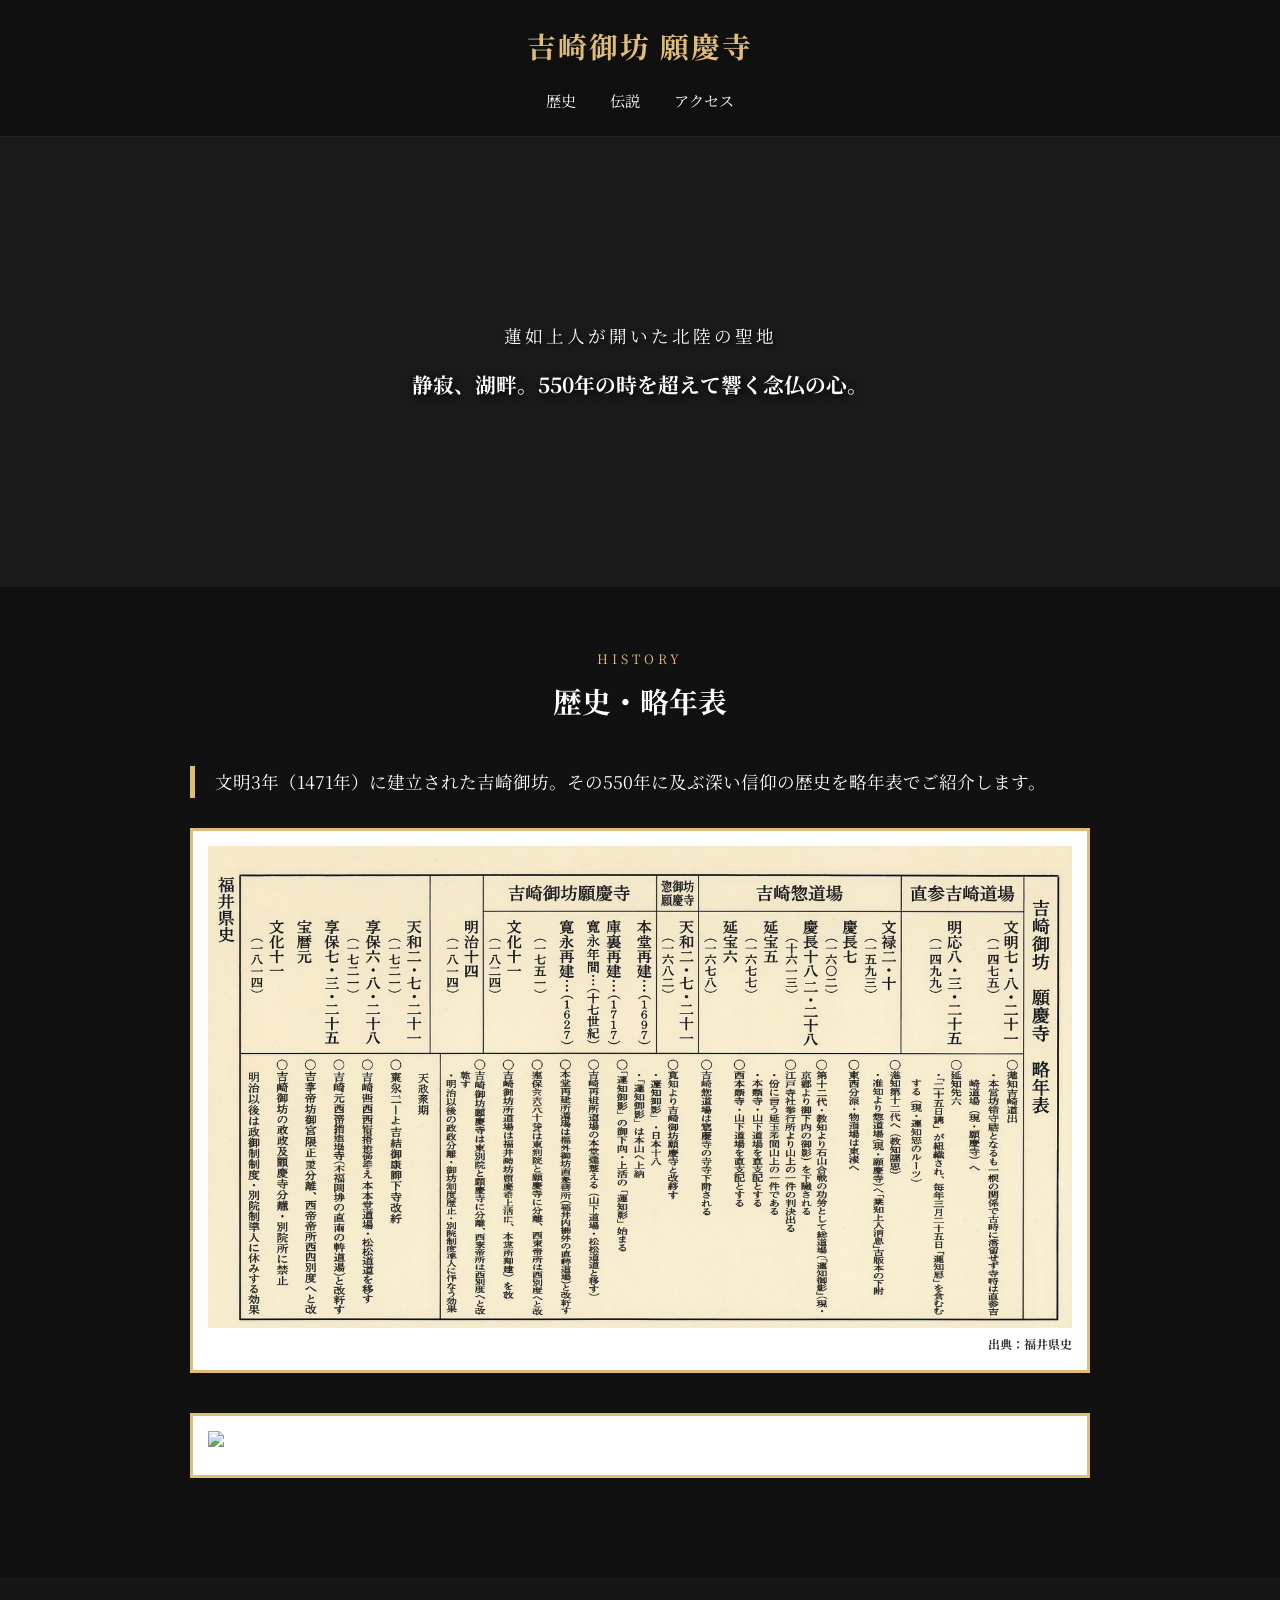
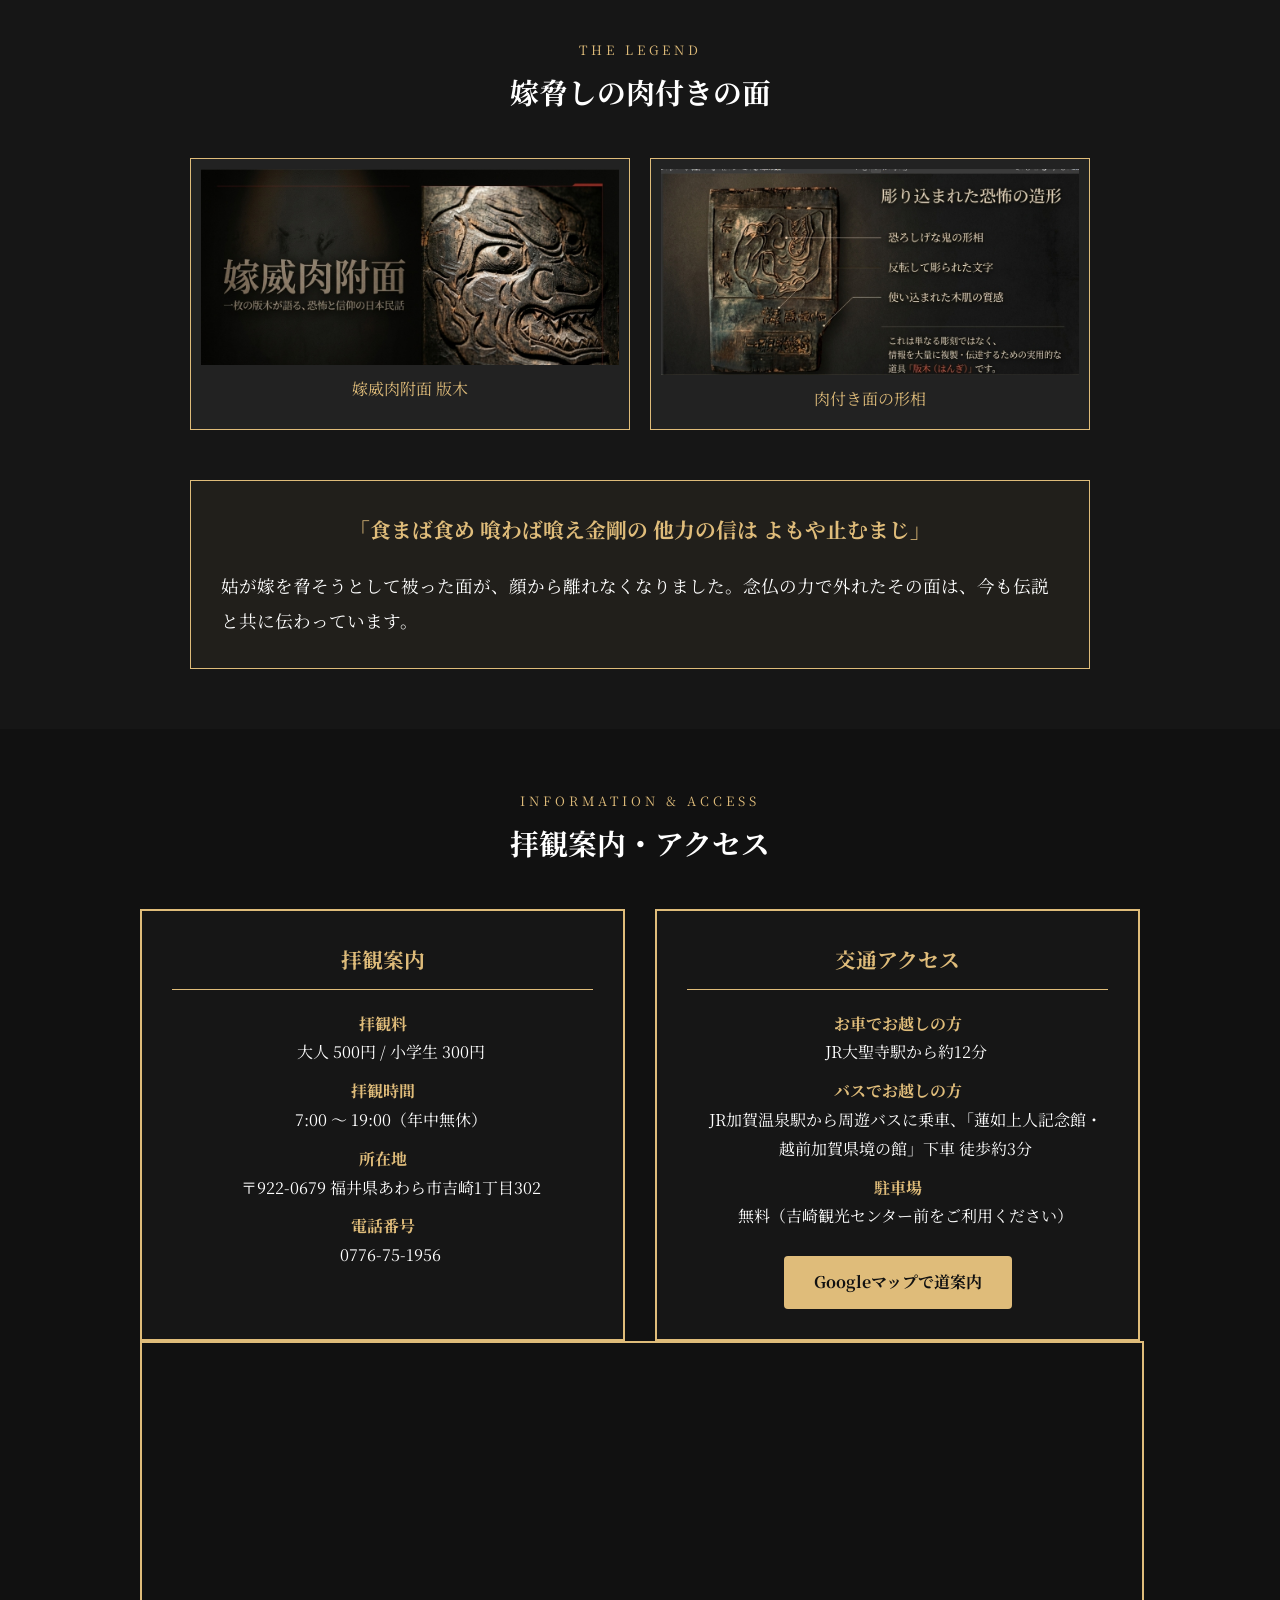
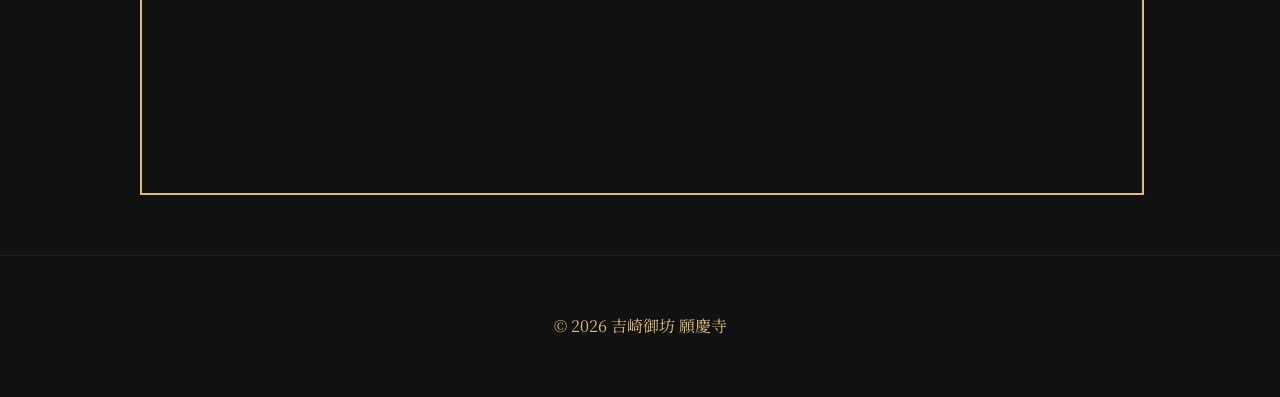
==== commit 075bc386: "Update index.html" ====
--- a/index.html
+++ b/index.html
@@ -17,9 +17,10 @@
             padding: 0;
             font-family: 'Shippori Mincho', 'Noto Serif JP', serif;
             line-height: 1.8;
+            overflow-x: hidden;
         }
         
-        /* ヘッダーのデザイン */
+        /* ヘッダー */
         header {
             background-color: rgba(17, 17, 17, 0.95);
             border-bottom: 1px solid #222;
@@ -55,21 +56,30 @@
             color: #fff;
             text-decoration: none;
             font-size: 0.95em;
-            transition: color 0.3s;
-        }
-        nav ul li a:hover {
-            color: #dfbc7a;
-        }
-
-        /* ★黒い部分（ヒーロー）の調整：高さを100vhから50vh（半分）に変更★ */
+        }
+
+        /* ★ヒーローエリアとサクラ・雪の演出設定★ */
         .hero {
             background-color: #1a1a1a;
-            height: 50vh;
+            background-image: url('hero_main.jpg'); /* 背景画像 */
+            background-repeat: no-repeat;
+            background-position: center center;
+            background-size: cover;
+            height: 50vh; /* 高さを半分に調整 */
             min-height: 300px;
             position: relative;
             overflow: hidden;
             display: block;
             text-align: center;
+        }
+        #sakura-container {
+            position: absolute;
+            top: 0;
+            left: 0;
+            width: 100%;
+            height: 100%;
+            z-index: 1;
+            pointer-events: none;
         }
         .hero-content {
             position: absolute;
@@ -95,7 +105,40 @@
             font-weight: bold;
         }
 
-        /* メインコンテンツ・共通セクション */
+        /* サクラの花びらの形とアニメーション */
+        .sakura {
+            position: absolute;
+            background: #ffdbed; /* 薄いピンク色 */
+            border-radius: 150% 0 150% 150%;
+            width: 10px;
+            height: 10px;
+            opacity: 0.8;
+            animation: fall linear infinite;
+            top: -10px;
+        }
+        /* 雪の結晶のアニメーション */
+        .snow {
+            position: absolute;
+            background: #fff;
+            border-radius: 50%;
+            width: 5px;
+            height: 5px;
+            opacity: 0.8;
+            animation: fall linear infinite;
+            top: -10px;
+        }
+        @keyframes fall {
+            0% {
+                transform: translateY(0) rotate(0deg) translateX(0);
+                opacity: 1;
+            }
+            100% {
+                transform: translateY(55vh) rotate(360deg) translateX(var(--shake-x, 50px));
+                opacity: 0;
+            }
+        }
+
+        /* 各セクションの設定 */
         .section {
             padding: 60px 20px;
             text-align: center;
@@ -122,10 +165,9 @@
             margin: 0;
             font-size: 1.8em;
             color: #fff;
-            font-weight: 700;
-        }
-
-        /* 歴史・略年表 */
+        }
+
+        /* 歴史 */
         .text-block {
             border-left: 5px solid #dfbc7a;
             padding-left: 20px;
@@ -136,7 +178,6 @@
             background: #fff;
             padding: 15px;
             border: 3px solid #dfbc7a;
-            box-shadow: 0 0 20px rgba(223,188,122,0.3);
             margin-bottom: 40px;
         }
         .nenpyo-container img, .poster-container img {
@@ -145,7 +186,7 @@
             display: block;
         }
 
-        /* 伝説セクション */
+        /* 伝説 */
         .legend-visuals {
             margin-bottom: 30px;
         }
@@ -164,7 +205,6 @@
             color: #dfbc7a;
             text-align: center;
             padding: 10px 0 5px 0;
-            font-size: 0.9em;
         }
         .legend-story-text {
             background: rgba(223,188,122,0.05);
@@ -180,11 +220,7 @@
             margin-bottom: 20px;
         }
 
-        /* アクセス情報（2カラム配置） */
-        .access-grid {
-            margin: 0 auto 40px;
-            text-align: left;
-        }
+        /* アクセス情報 */
         .info-card {
             background: #161616;
             padding: 30px;
@@ -199,9 +235,6 @@
             border-bottom: 1px solid #dfbc7a;
             padding-bottom: 10px;
         }
-        dl {
-            margin: 0;
-        }
         dt {
             color: #dfbc7a;
             font-weight: bold;
@@ -211,10 +244,6 @@
             margin-left: 0;
             margin-bottom: 10px;
             padding-left: 1em;
-        }
-        dd ul {
-            padding-left: 1.2em;
-            margin: 5px 0;
         }
         .gold-btn {
             display: inline-block;
@@ -222,16 +251,9 @@
             color: #111;
             text-decoration: none;
             padding: 12px 30px;
-            font-size: 0.9em;
             font-weight: bold;
             border-radius: 4px;
-            transition: background 0.3s;
-        }
-        .gold-btn:hover {
-            background: #fff;
-        }
-
-        /* ★正しいGoogleマップ用の枠枠★ */
+        }
         .map-wrapper {
             width: 100%;
             height: 450px;
@@ -239,21 +261,10 @@
             margin: 0 auto;
         }
 
-        /* パソコンなどの広い画面用の調整 */
         @media (min-width: 768px) {
-            .legend-visuals {
-                display: grid;
-                grid-template-columns: 1fr 1fr;
-                gap: 20px;
-            }
-            .access-grid {
-                display: grid;
-                grid-template-columns: 1fr 1fr;
-                gap: 30px;
-            }
-            .info-card {
-                margin-bottom: 0;
-            }
+            .legend-visuals { display: grid; grid-template-columns: 1fr 1fr; gap: 20px; }
+            .access-grid { display: grid; grid-template-columns: 1fr 1fr; gap: 30px; }
+            .info-card { margin-bottom: 0; }
         }
     </style>
 </head>
@@ -315,7 +326,7 @@
                             <div class="visual-label">嫁威肉附面 版木</div>
                         </div>
                         <div class="visual-card">
-                            <img src="legend_visual_1.jpg" alt="肉付き面の形形">
+                            <img src="legend_visual_1.jpg" alt="肉付き面の形相">
                             <div class="visual-label">肉付き面の形相</div>
                         </div>
                     </div>
@@ -340,13 +351,10 @@
                         <dl>
                             <dt>拝観料</dt>
                             <dd>大人 500円 / 小学生 300円</dd>
-                            
                             <dt>拝観時間</dt>
                             <dd>7:00 〜 19:00（年中無休）</dd>
-                            
                             <dt>所在地</dt>
                             <dd>〒922-0679 福井県あわら市吉崎1丁目302</dd>
-                            
                             <dt>電話番号</dt>
                             <dd>0776-75-1956</dd>
                         </dl>
@@ -357,13 +365,8 @@
                         <dl>
                             <dt>お車でお越しの方</dt>
                             <dd>JR大聖寺駅から約12分</dd>
-                            
                             <dt>バスでお越しの方</dt>
-                            <dd>
-                                JR加賀温泉駅から周遊バスに乗車、<br>
-                                「蓮如上人記念館・越前加賀県境の館」下車 徒歩約3分
-                            </dd>
-                            
+                            <dd>JR加賀温泉駅から周遊バスに乗車、「蓮如上人記念館・越前加賀県境の館」下車 徒歩約3分</dd>
                             <dt>駐車場</dt>
                             <dd>無料（吉崎観光センター前をご利用ください）</dd>
                         </dl>
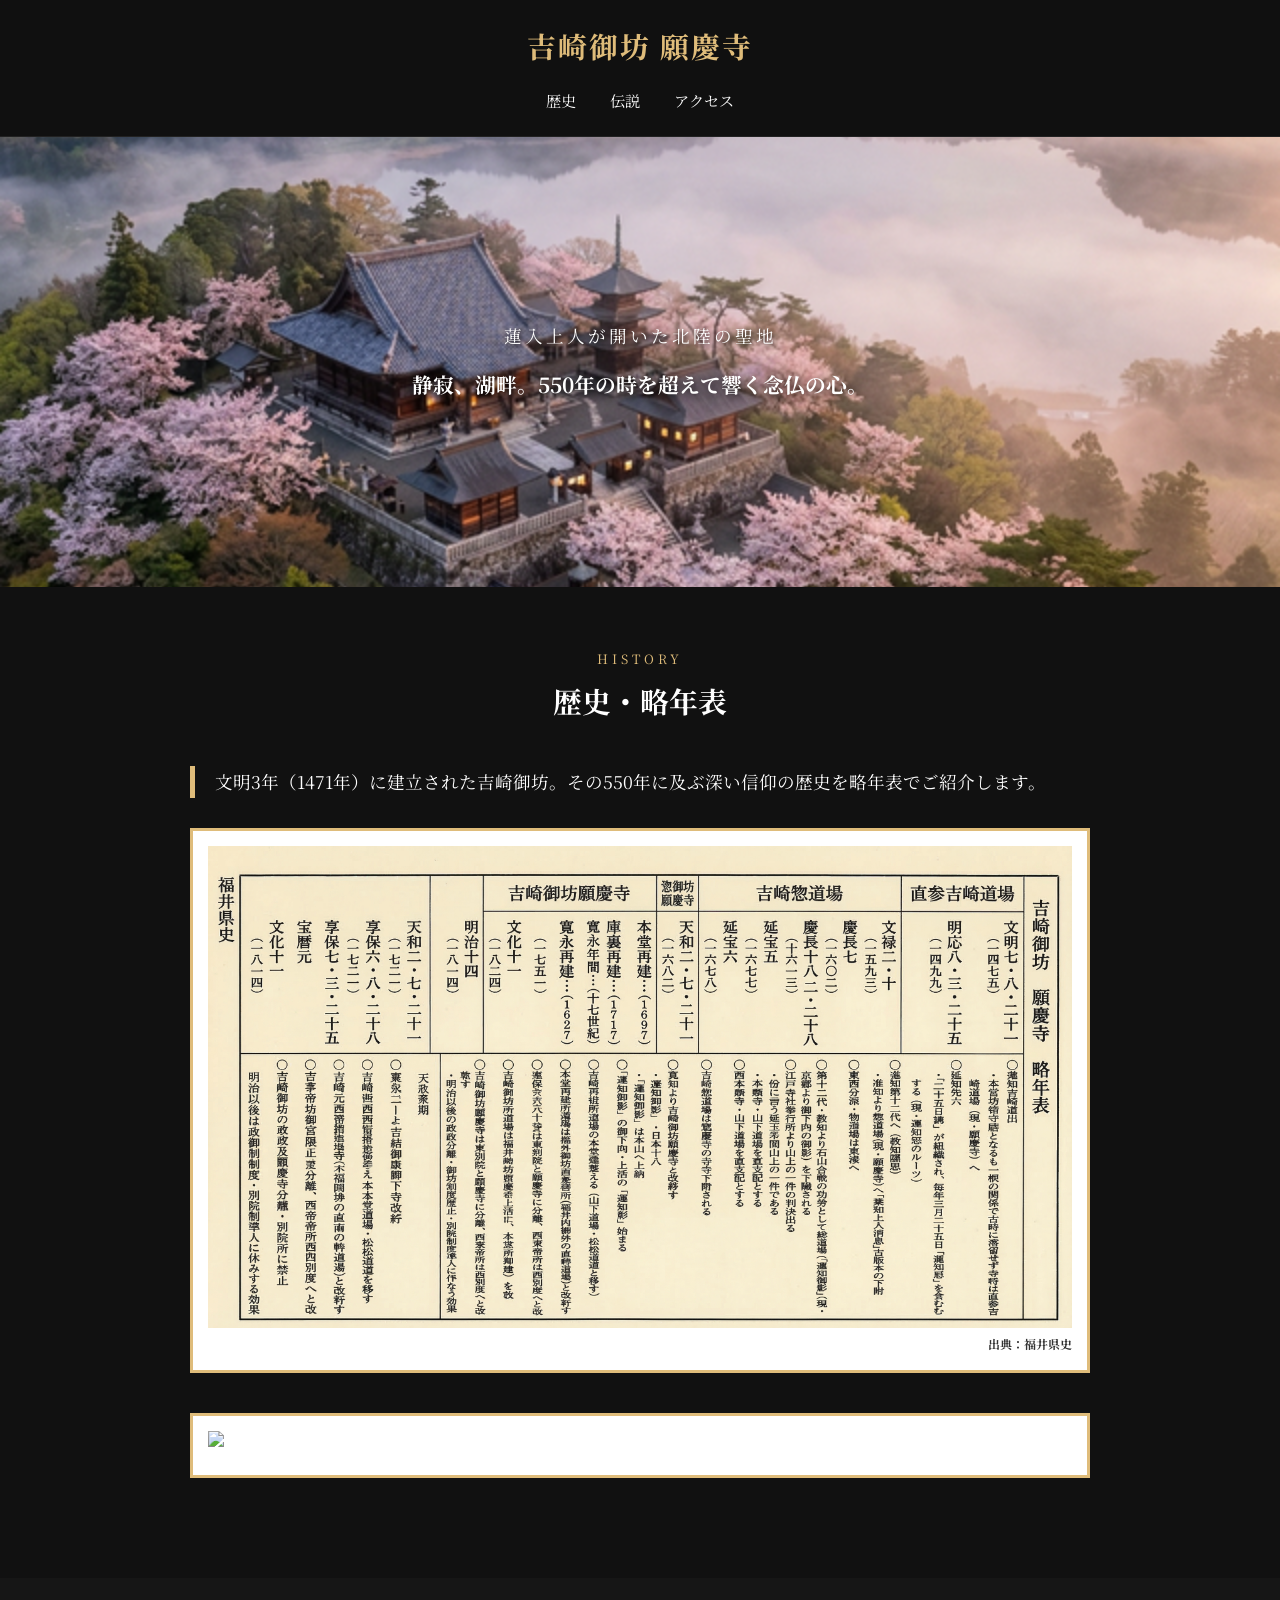
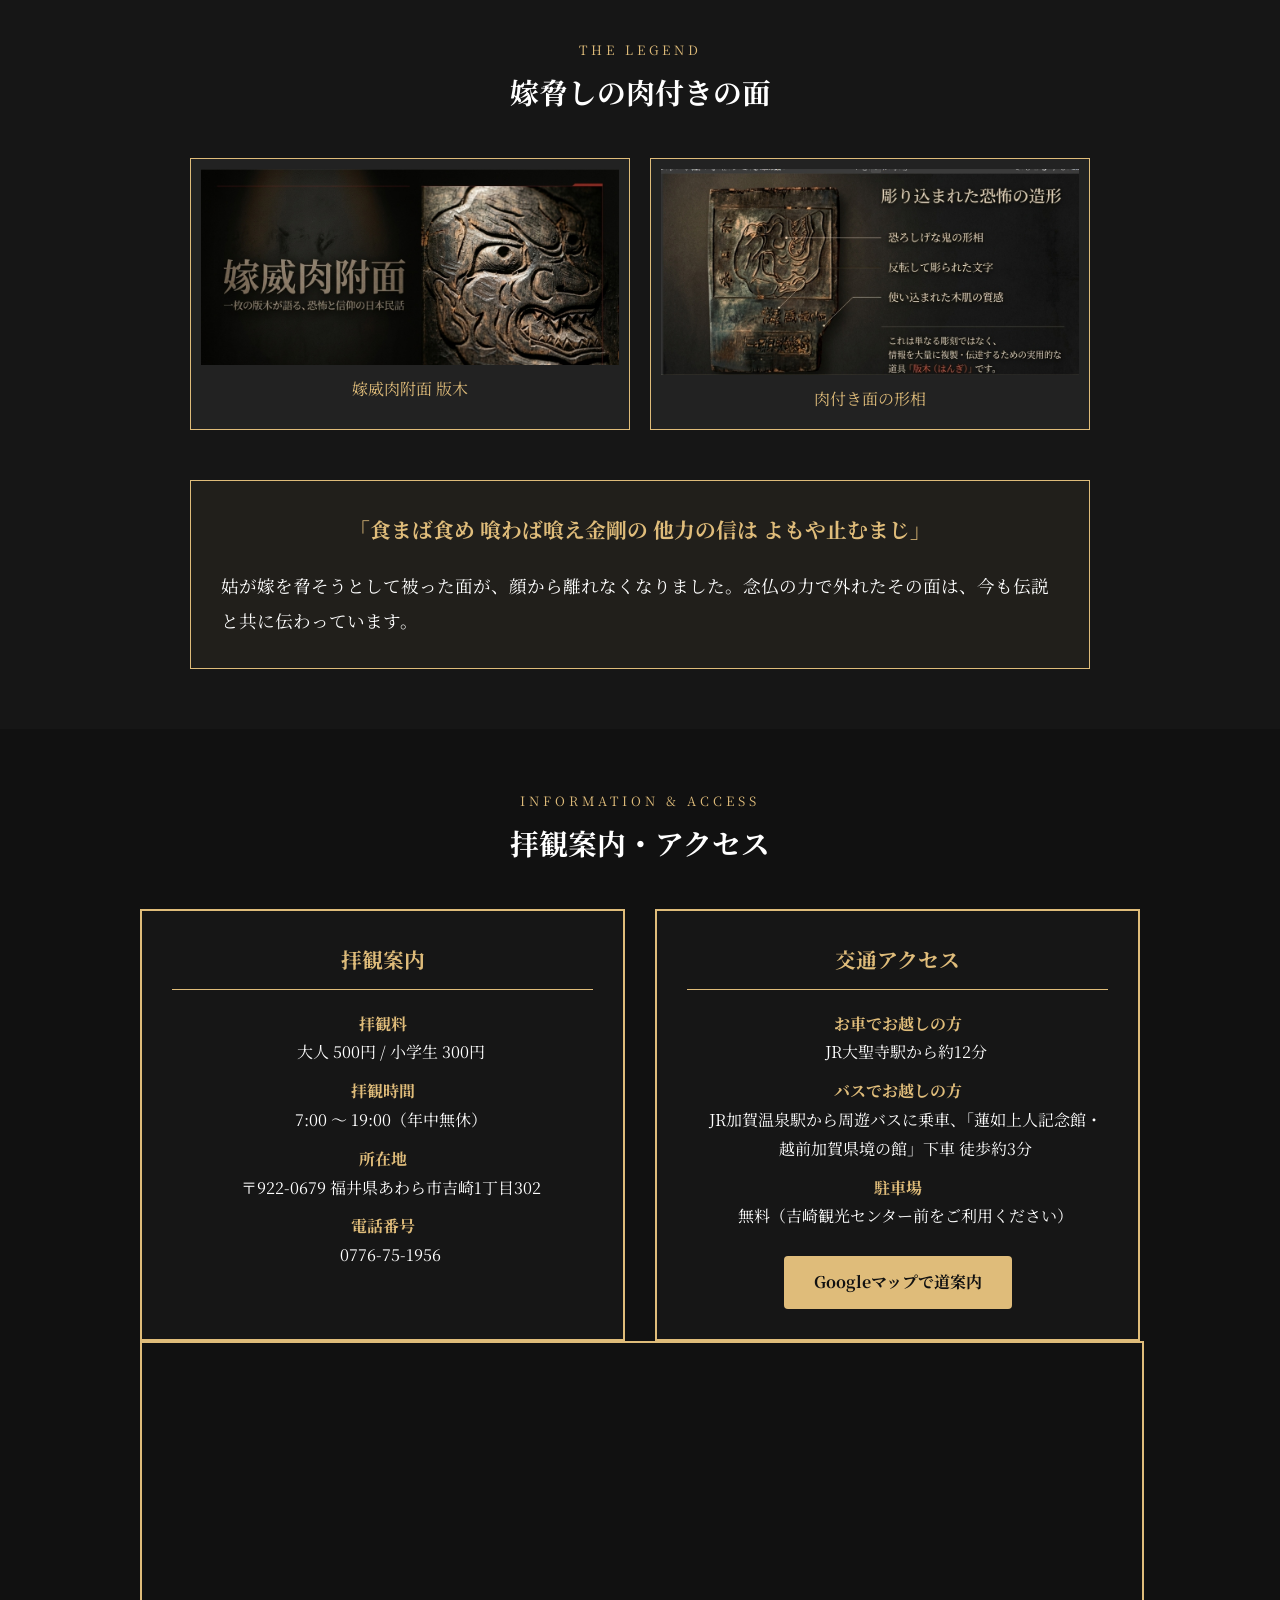
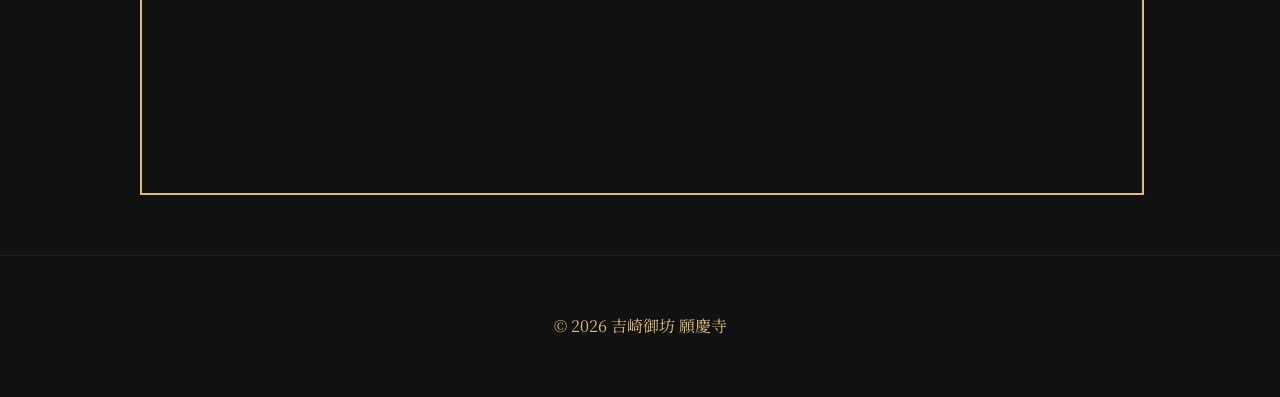
==== commit 3dc40f48: "Update index.html" ====
--- a/index.html
+++ b/index.html
@@ -61,7 +61,7 @@
         /* ★ヒーローエリアとサクラ・雪の演出設定★ */
         .hero {
             background-color: #1a1a1a;
-            background-image: url('hero_main.jpg'); /* 背景画像 */
+            background-image: url('hero_yoshizaki.png'); /* GitHub内の画像名に修正しました */
             background-repeat: no-repeat;
             background-position: center center;
             background-size: cover;
@@ -108,7 +108,7 @@
         /* サクラの花びらの形とアニメーション */
         .sakura {
             position: absolute;
-            background: #ffdbed; /* 薄いピンク色 */
+            background: #ffdbed;
             border-radius: 150% 0 150% 150%;
             width: 10px;
             height: 10px;
@@ -287,7 +287,7 @@
         <section id="hero" class="hero">
             <div id="sakura-container"></div>
             <div class="hero-content">
-                <span class="sub-title">蓮如上人が開いた北陸の聖地</span>
+                <span class="sub-title">蓮入上人が開いた北陸の聖地</span>
                 <p id="hero-desc">静寂、湖畔。550年の時を超えて響く念仏の心。</p>
             </div>
         </section>
